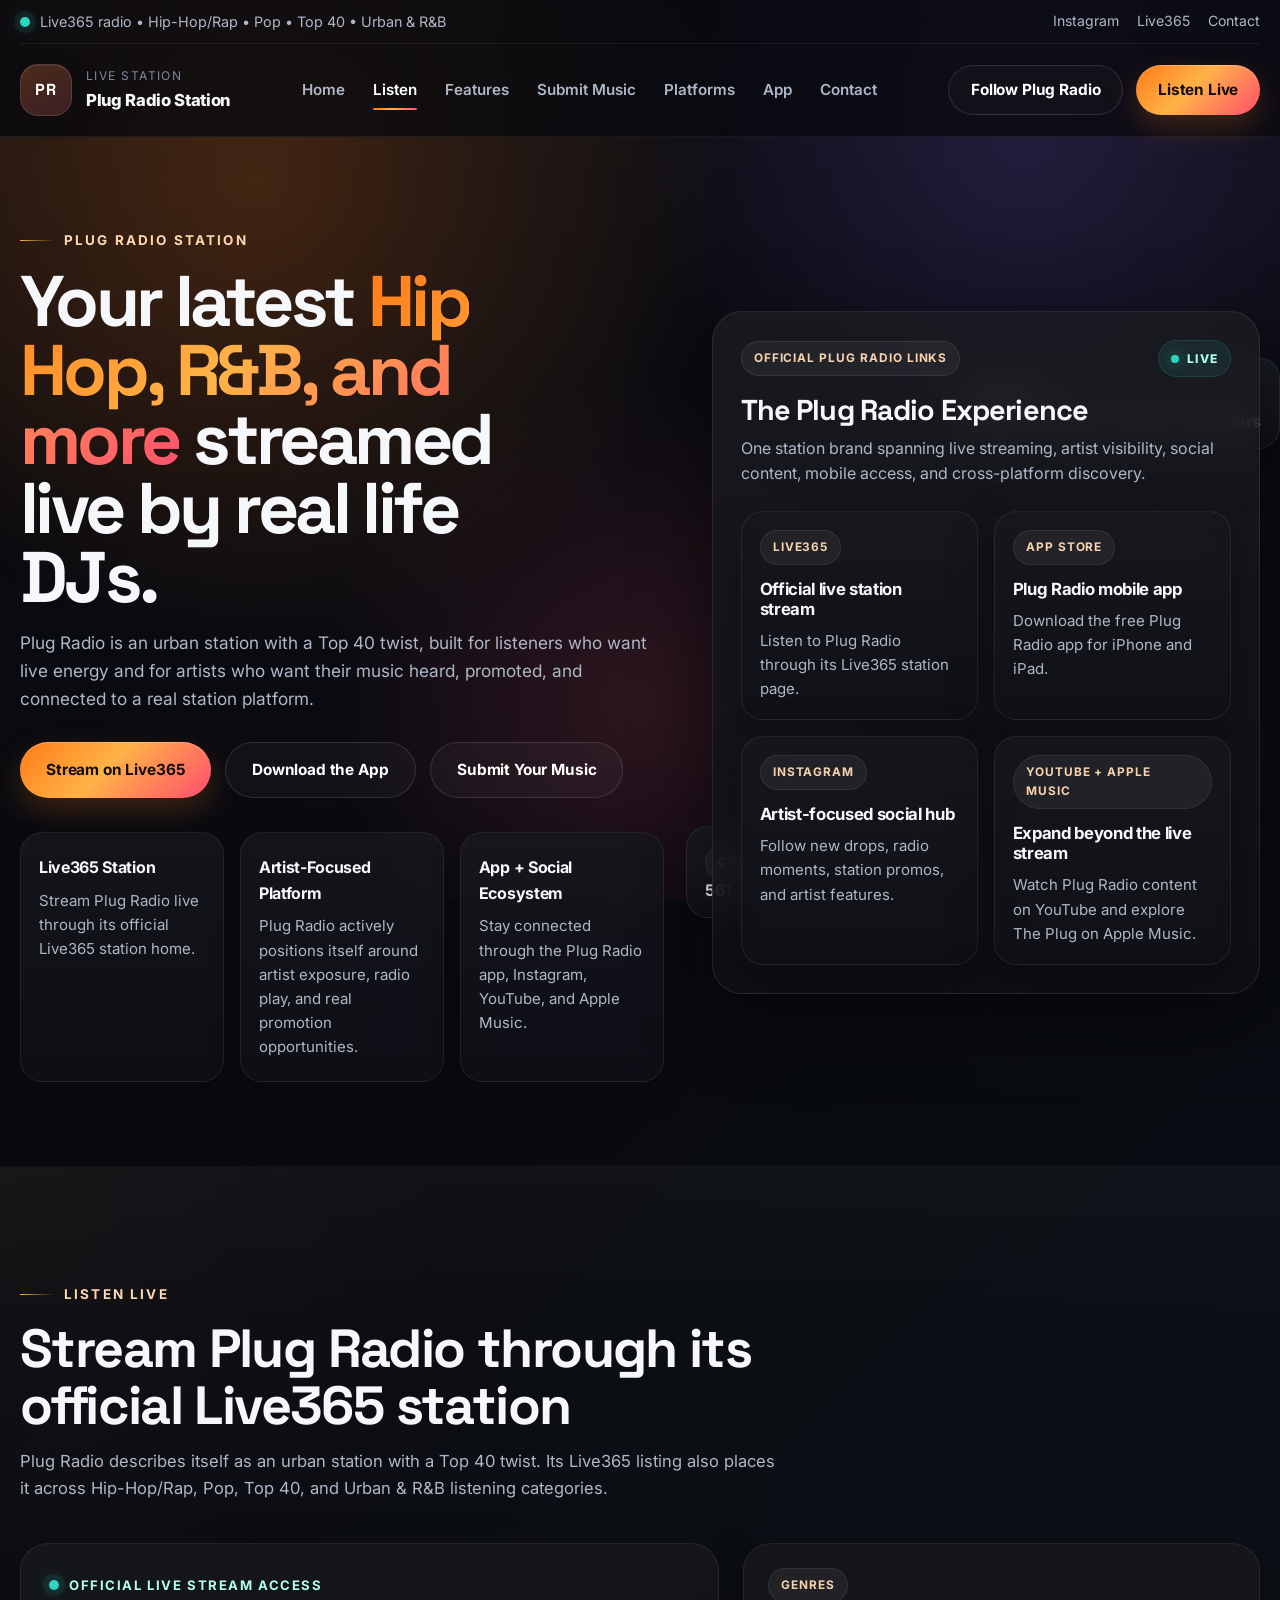
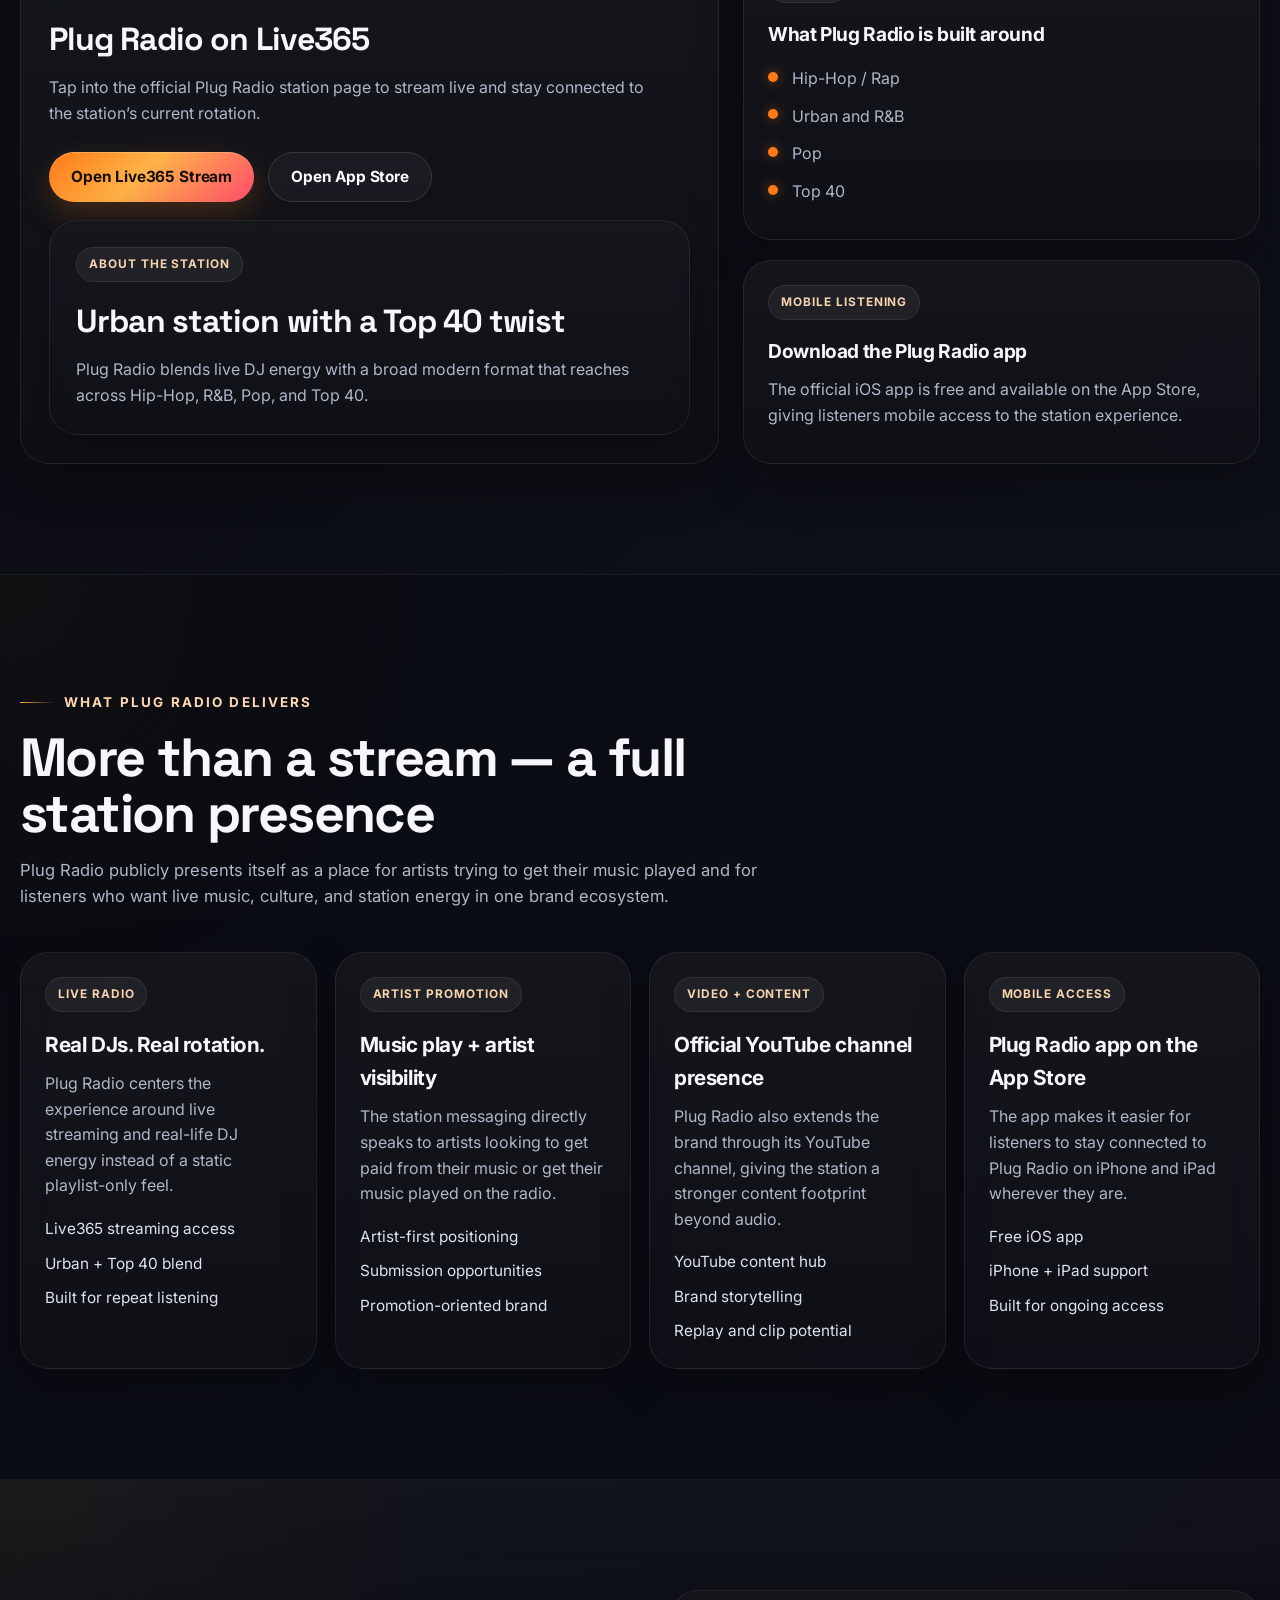
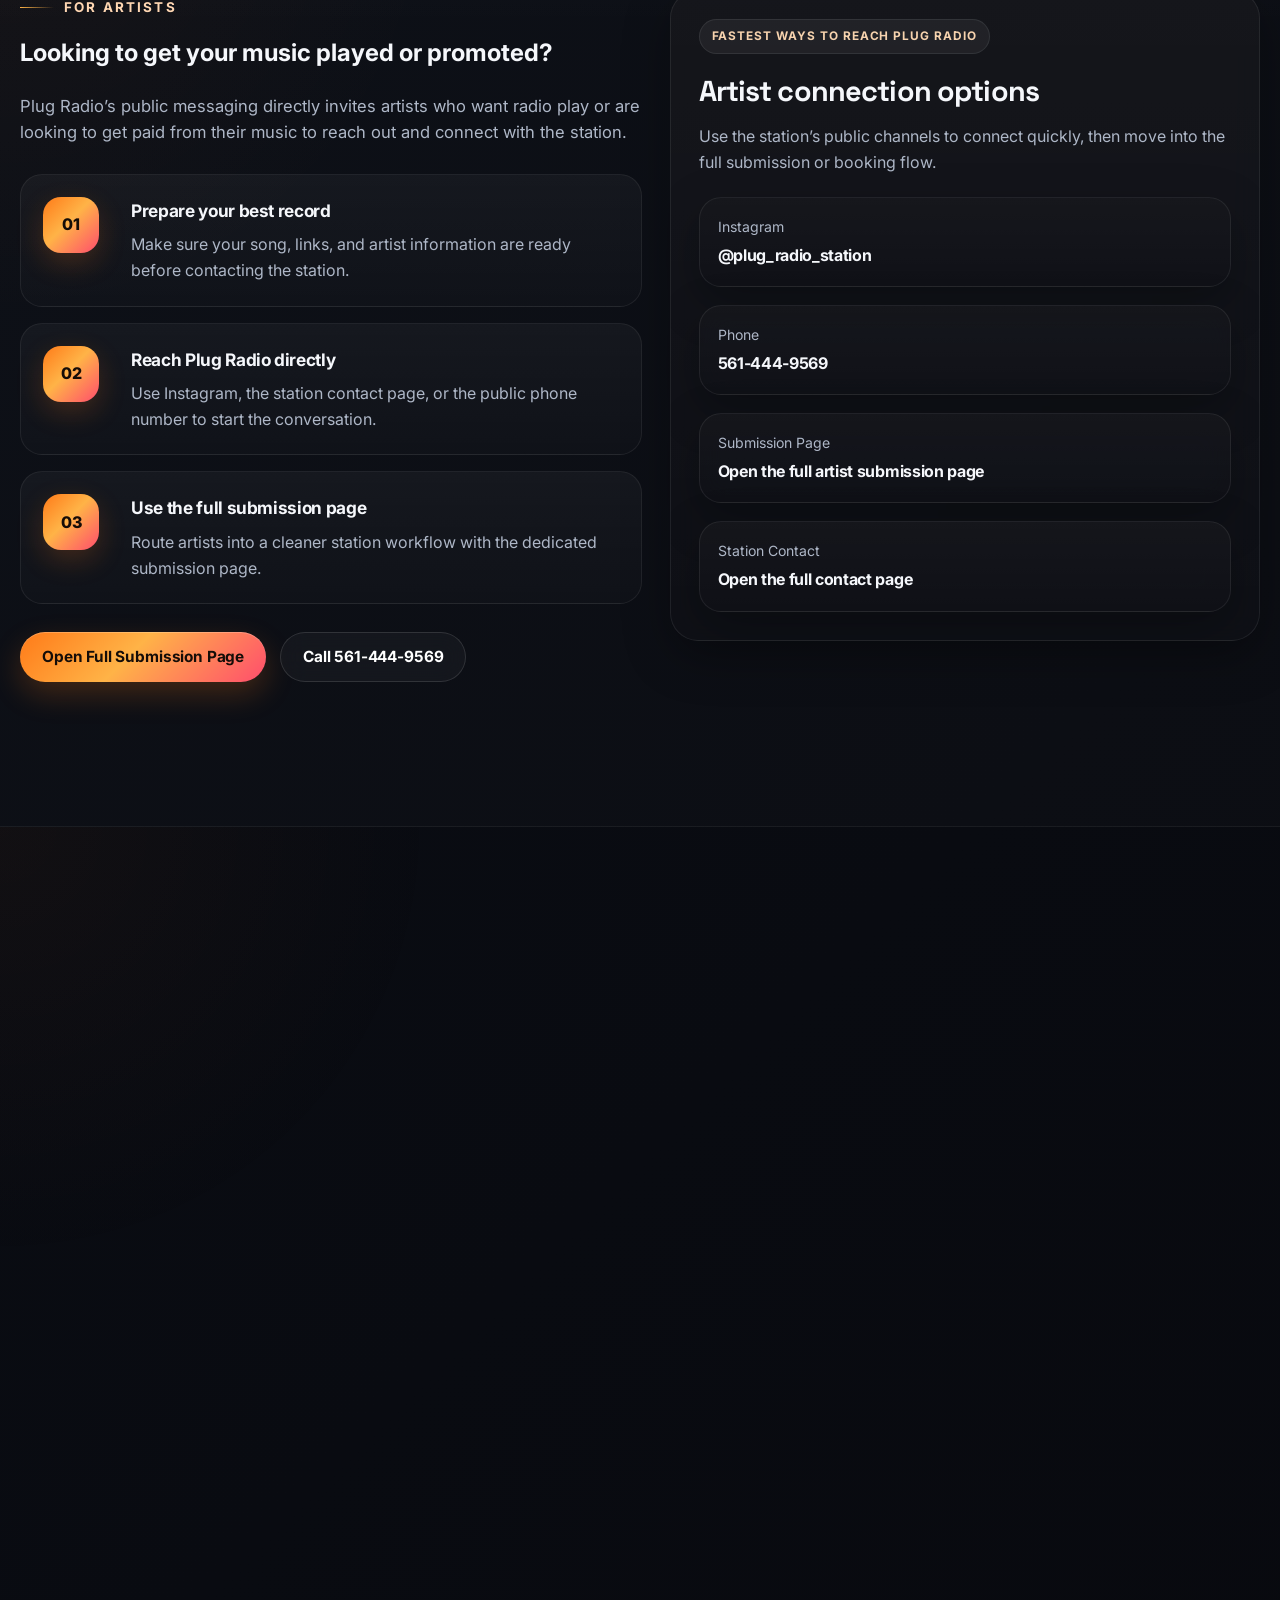
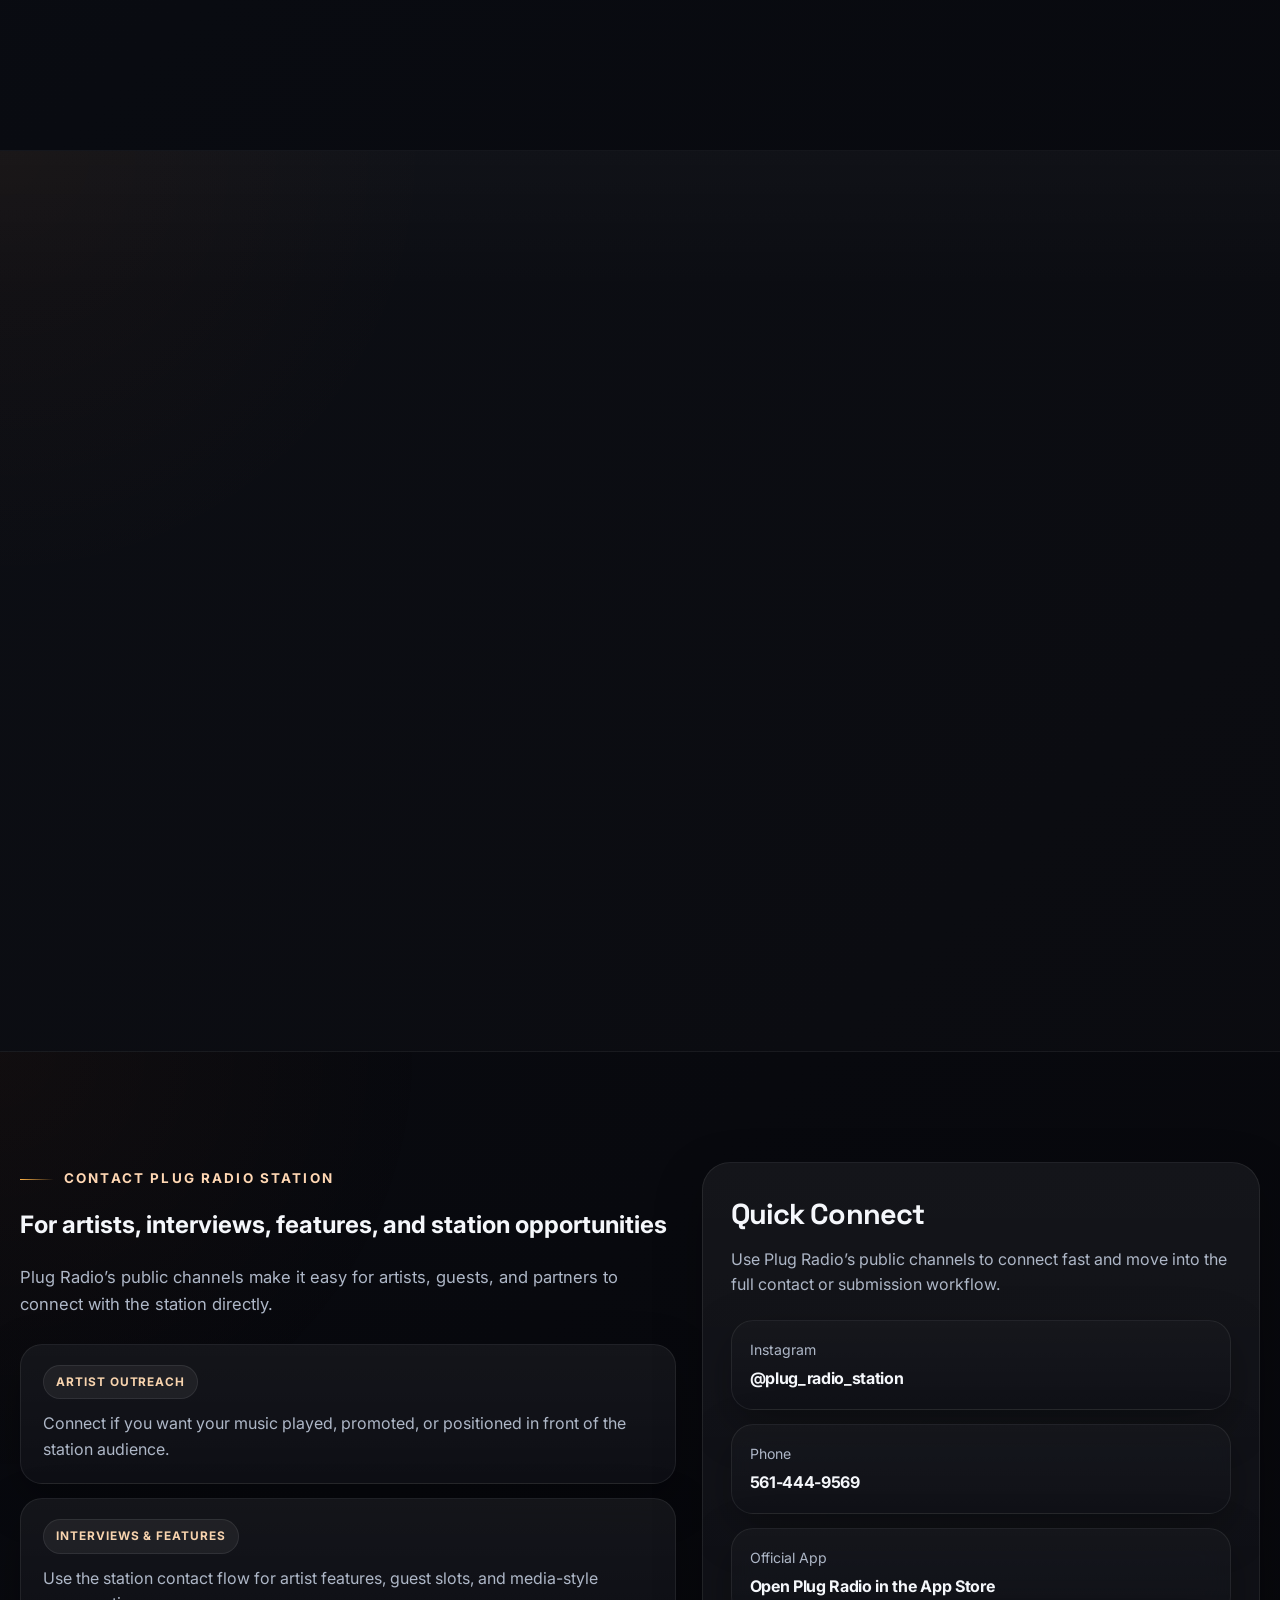
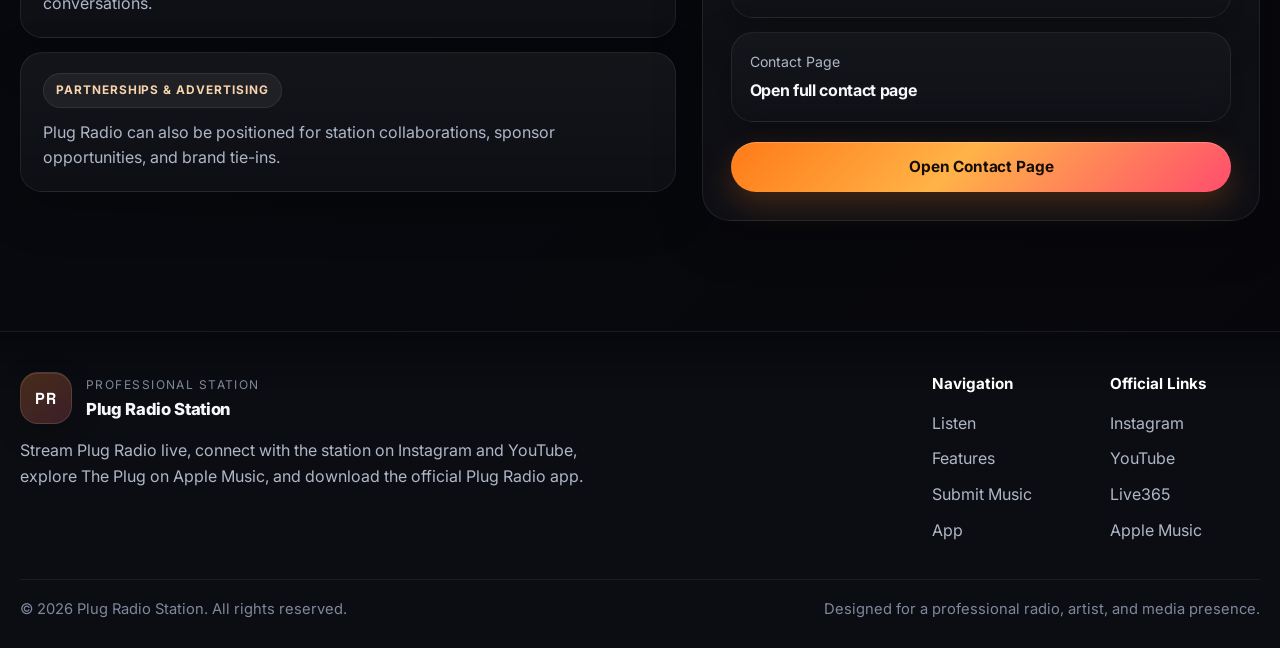
==== index.html @ 65db4b7f "second commit" ====
<!DOCTYPE html>
<html lang="en">
  <head>
    <meta charset="UTF-8" />
    <meta
      name="viewport"
      content="width=device-width, initial-scale=1.0, viewport-fit=cover"
    />

    <title>
      Plug Radio Station | Live365 Radio, Artist Promotion, App, YouTube &
      Apple Music
    </title>

    <meta
      name="description"
      content="Plug Radio Station is an urban station with a Top 40 twist streaming on Live365, promoting the latest Hip Hop, R&B and more by real life DJs. Explore Plug Radio on Instagram, YouTube, Apple Music, and the App Store."
    />
    <meta
      name="keywords"
      content="Plug Radio Station, Plug Radio, Live365 radio, Hip Hop radio, R&B radio, Top 40 radio, urban radio, artist promotion, Plug Radio app, Apple Music, YouTube, Instagram"
    />
    <meta name="theme-color" content="#09090d" />
    <meta name="robots" content="index, follow" />
    <meta name="author" content="Plug Radio Station" />

    <!-- Replace with your real domain when live -->
    <link rel="canonical" href="https://yourdomain.com/" />

    <!-- Open Graph -->
    <meta
      property="og:title"
      content="Plug Radio Station | Live365 Radio, Artist Promotion, App, YouTube & Apple Music"
    />
    <meta
      property="og:description"
      content="Stream Plug Radio live, discover artist features, connect through Instagram, watch on YouTube, explore The Plug on Apple Music, and download the Plug Radio app."
    />
    <meta property="og:type" content="website" />
    <meta property="og:site_name" content="Plug Radio Station" />
    <meta property="og:url" content="https://yourdomain.com/" />
    <meta property="og:image" content="./assets/images/og-plug-radio.jpg" />

    <!-- Twitter -->
    <meta name="twitter:card" content="summary_large_image" />
    <meta
      name="twitter:title"
      content="Plug Radio Station | Live365 Radio, Artist Promotion, App, YouTube & Apple Music"
    />
    <meta
      name="twitter:description"
      content="Tap into Plug Radio Station live on Live365, connect through Instagram, explore Apple Music, watch YouTube content, and download the Plug Radio app."
    />
    <meta name="twitter:image" content="./assets/images/og-plug-radio.jpg" />

    <!-- Fonts -->
    <link rel="preconnect" href="https://fonts.googleapis.com" />
    <link rel="preconnect" href="https://fonts.gstatic.com" crossorigin />
    <link
      href="https://fonts.googleapis.com/css2?family=Inter:wght@400;500;600;700;800;900&family=Space+Grotesk:wght@500;700&display=swap"
      rel="stylesheet"
    />

    <!-- Main stylesheet -->
    <link rel="stylesheet" href="./style.css" />

    <noscript>
      <style>
        .reveal {
          opacity: 1 !important;
          transform: none !important;
        }
      </style>
    </noscript>
  </head>

  <body>
    <a class="skip-link" href="#main-content">Skip to content</a>

    <div class="site-bg" aria-hidden="true"></div>
    <div class="site-noise" aria-hidden="true"></div>

    <!-- =========================
         HEADER
    ========================== -->
    <header class="site-header" id="home">
      <div class="container">
        <div class="topbar">
          <p class="topbar-text">
            <span class="status-dot"></span>
            Live365 radio • Hip-Hop/Rap • Pop • Top 40 • Urban &amp; R&amp;B
          </p>

          <div class="topbar-links">
            <a
              href="https://www.instagram.com/plug_radio_station/"
              target="_blank"
              rel="noopener noreferrer"
              aria-label="Visit Plug Radio Station on Instagram"
            >
              Instagram
            </a>
            <a
              href="https://live365.com/station/Plug-Radio-a37141"
              target="_blank"
              rel="noopener noreferrer"
            >
              Live365
            </a>
            <a href="./pages/contact.html">Contact</a>
          </div>
        </div>

        <div class="nav-wrap">
          <a class="brand" href="./index.html" aria-label="Plug Radio Station home">
            <div class="brand-mark" aria-hidden="true">PR</div>
            <div class="brand-copy">
              <span class="brand-eyebrow">Live Station</span>
              <span class="brand-name">Plug Radio Station</span>
            </div>
          </a>

          <button
            class="nav-toggle"
            type="button"
            aria-expanded="false"
            aria-controls="site-nav"
            aria-label="Toggle navigation"
          >
            <span></span>
            <span></span>
            <span></span>
          </button>

          <nav class="site-nav" id="site-nav" aria-label="Primary navigation">
            <a href="./index.html">Home</a>
            <a href="#listen">Listen</a>
            <a href="#features">Features</a>
            <a href="./pages/submit.html">Submit Music</a>
            <a href="#platforms">Platforms</a>
            <a href="./pages/app.html">App</a>
            <a href="./pages/contact.html">Contact</a>
          </nav>

          <div class="nav-actions">
            <a
              class="btn btn-outline"
              href="https://www.instagram.com/plug_radio_station/"
              target="_blank"
              rel="noopener noreferrer"
            >
              Follow Plug Radio
            </a>
            <a
              class="btn btn-primary"
              href="https://live365.com/station/Plug-Radio-a37141"
              target="_blank"
              rel="noopener noreferrer"
            >
              Listen Live
            </a>
          </div>
        </div>
      </div>
    </header>

    <main id="main-content">
      <!-- =========================
           HERO
      ========================== -->
      <section class="hero section" aria-labelledby="hero-title">
        <div class="container hero-grid">
          <div class="hero-copy reveal">
            <p class="eyebrow">Plug Radio Station</p>

            <h1 id="hero-title">
              Your latest
              <span class="text-gradient">Hip Hop, R&amp;B, and more</span>
              streamed live by real life DJs.
            </h1>

            <p class="hero-text">
              Plug Radio is an urban station with a Top 40 twist, built for
              listeners who want live energy and for artists who want their
              music heard, promoted, and connected to a real station platform.
            </p>

            <div class="hero-actions">
              <a
                class="btn btn-primary btn-lg"
                href="https://live365.com/station/Plug-Radio-a37141"
                target="_blank"
                rel="noopener noreferrer"
              >
                Stream on Live365
              </a>
              <a
                class="btn btn-outline btn-lg"
                href="https://apps.apple.com/us/app/plug-radio/id6449266776"
                target="_blank"
                rel="noopener noreferrer"
              >
                Download the App
              </a>
              <a class="btn btn-outline btn-lg" href="./pages/submit.html">
                Submit Your Music
              </a>
            </div>

            <div class="hero-proof">
              <div class="proof-card">
                <strong>Live365 Station</strong>
                <span>
                  Stream Plug Radio live through its official Live365 station
                  home.
                </span>
              </div>

              <div class="proof-card">
                <strong>Artist-Focused Platform</strong>
                <span>
                  Plug Radio actively positions itself around artist exposure,
                  radio play, and real promotion opportunities.
                </span>
              </div>

              <div class="proof-card">
                <strong>App + Social Ecosystem</strong>
                <span>
                  Stay connected through the Plug Radio app, Instagram,
                  YouTube, and Apple Music.
                </span>
              </div>
            </div>
          </div>

          <div class="hero-visual reveal">
            <div class="hero-panel hero-main-panel">
              <div class="panel-head">
                <span class="panel-kicker">Official Plug Radio Links</span>
                <span class="live-pill">LIVE</span>
              </div>

              <h2>The Plug Radio Experience</h2>
              <p>
                One station brand spanning live streaming, artist visibility,
                social content, mobile access, and cross-platform discovery.
              </p>

              <div class="hero-panel-grid">
                <article class="mini-card">
                  <span class="mini-label">Live365</span>
                  <h3>Official live station stream</h3>
                  <p>
                    Listen to Plug Radio through its Live365 station page.
                  </p>
                </article>

                <article class="mini-card">
                  <span class="mini-label">App Store</span>
                  <h3>Plug Radio mobile app</h3>
                  <p>
                    Download the free Plug Radio app for iPhone and iPad.
                  </p>
                </article>

                <article class="mini-card">
                  <span class="mini-label">Instagram</span>
                  <h3>Artist-focused social hub</h3>
                  <p>
                    Follow new drops, radio moments, station promos, and artist features.
                  </p>
                </article>

                <article class="mini-card">
                  <span class="mini-label">YouTube + Apple Music</span>
                  <h3>Expand beyond the live stream</h3>
                  <p>
                    Watch Plug Radio content on YouTube and explore The Plug on Apple Music.
                  </p>
                </article>
              </div>
            </div>

            <div class="floating-card floating-card-a">
              <span class="floating-label">Contact Plug Radio</span>
              <strong>561-444-9569</strong>
            </div>

            <div class="floating-card floating-card-b">
              <span class="floating-label">Built For</span>
              <strong>Listeners • Artists • Guests • Sponsors</strong>
            </div>
          </div>
        </div>
      </section>

      <!-- =========================
           LISTEN LIVE
      ========================== -->
      <section
        class="section section-dark"
        id="listen"
        aria-labelledby="listen-title"
      >
        <div class="container">
          <div class="section-heading reveal">
            <p class="eyebrow">Listen Live</p>
            <h2 id="listen-title">Stream Plug Radio through its official Live365 station</h2>
            <p class="section-text">
              Plug Radio describes itself as an urban station with a Top 40
              twist. Its Live365 listing also places it across Hip-Hop/Rap,
              Pop, Top 40, and Urban &amp; R&amp;B listening categories.
            </p>
          </div>

          <div class="listen-grid">
            <div class="listen-card reveal">
              <div class="card-topline">
                <span class="signal-dot"></span>
                <span>Official live stream access</span>
              </div>

              <h3>Plug Radio on Live365</h3>
              <p class="card-copy">
                Tap into the official Plug Radio station page to stream live and
                stay connected to the station’s current rotation.
              </p>

              <div class="hero-actions" style="margin: 26px 0 18px;">
                <a
                  class="btn btn-primary"
                  href="https://live365.com/station/Plug-Radio-a37141"
                  target="_blank"
                  rel="noopener noreferrer"
                >
                  Open Live365 Stream
                </a>
                <a
                  class="btn btn-outline"
                  href="https://apps.apple.com/us/app/plug-radio/id6449266776"
                  target="_blank"
                  rel="noopener noreferrer"
                >
                  Open App Store
                </a>
              </div>

              <article class="page-card">
                <span class="info-kicker">About the Station</span>
                <h3>Urban station with a Top 40 twist</h3>
                <p>
                  Plug Radio blends live DJ energy with a broad modern format
                  that reaches across Hip-Hop, R&amp;B, Pop, and Top 40.
                </p>
              </article>
            </div>

            <div class="listen-side reveal">
              <article class="info-card">
                <span class="info-kicker">Genres</span>
                <h3>What Plug Radio is built around</h3>
                <ul class="feature-list">
                  <li>Hip-Hop / Rap</li>
                  <li>Urban and R&amp;B</li>
                  <li>Pop</li>
                  <li>Top 40</li>
                </ul>
              </article>

              <article class="info-card">
                <span class="info-kicker">Mobile Listening</span>
                <h3>Download the Plug Radio app</h3>
                <p>
                  The official iOS app is free and available on the App Store,
                  giving listeners mobile access to the station experience.
                </p>
              </article>
            </div>
          </div>
        </div>
      </section>

      <!-- =========================
           FEATURES
      ========================== -->
      <section class="section" id="features" aria-labelledby="features-title">
        <div class="container">
          <div class="section-heading reveal">
            <p class="eyebrow">What Plug Radio Delivers</p>
            <h2 id="features-title">More than a stream — a full station presence</h2>
            <p class="section-text">
              Plug Radio publicly presents itself as a place for artists trying
              to get their music played and for listeners who want live music,
              culture, and station energy in one brand ecosystem.
            </p>
          </div>

          <div class="shows-grid">
            <article class="show-card reveal">
              <span class="show-badge">Live Radio</span>
              <h3>Real DJs. Real rotation.</h3>
              <p>
                Plug Radio centers the experience around live streaming and
                real-life DJ energy instead of a static playlist-only feel.
              </p>
              <ul>
                <li>Live365 streaming access</li>
                <li>Urban + Top 40 blend</li>
                <li>Built for repeat listening</li>
              </ul>
            </article>

            <article class="show-card reveal">
              <span class="show-badge">Artist Promotion</span>
              <h3>Music play + artist visibility</h3>
              <p>
                The station messaging directly speaks to artists looking to get
                paid from their music or get their music played on the radio.
              </p>
              <ul>
                <li>Artist-first positioning</li>
                <li>Submission opportunities</li>
                <li>Promotion-oriented brand</li>
              </ul>
            </article>

            <article class="show-card reveal">
              <span class="show-badge">Video + Content</span>
              <h3>Official YouTube channel presence</h3>
              <p>
                Plug Radio also extends the brand through its YouTube channel,
                giving the station a stronger content footprint beyond audio.
              </p>
              <ul>
                <li>YouTube content hub</li>
                <li>Brand storytelling</li>
                <li>Replay and clip potential</li>
              </ul>
            </article>

            <article class="show-card reveal">
              <span class="show-badge">Mobile Access</span>
              <h3>Plug Radio app on the App Store</h3>
              <p>
                The app makes it easier for listeners to stay connected to Plug
                Radio on iPhone and iPad wherever they are.
              </p>
              <ul>
                <li>Free iOS app</li>
                <li>iPhone + iPad support</li>
                <li>Built for ongoing access</li>
              </ul>
            </article>
          </div>
        </div>
      </section>

      <!-- =========================
           FOR ARTISTS
      ========================== -->
      <section
        class="section section-dark"
        id="submit"
        aria-labelledby="submit-title"
      >
        <div class="container submit-grid">
          <div class="submit-copy reveal">
            <p class="eyebrow">For Artists</p>
            <h2 id="submit-title">
              Looking to get your music played or promoted?
            </h2>
            <p class="section-text">
              Plug Radio’s public messaging directly invites artists who want
              radio play or are looking to get paid from their music to reach
              out and connect with the station.
            </p>

            <div class="submit-steps">
              <article class="step-card">
                <span class="step-number">01</span>
                <div>
                  <h3>Prepare your best record</h3>
                  <p>
                    Make sure your song, links, and artist information are
                    ready before contacting the station.
                  </p>
                </div>
              </article>

              <article class="step-card">
                <span class="step-number">02</span>
                <div>
                  <h3>Reach Plug Radio directly</h3>
                  <p>
                    Use Instagram, the station contact page, or the public phone
                    number to start the conversation.
                  </p>
                </div>
              </article>

              <article class="step-card">
                <span class="step-number">03</span>
                <div>
                  <h3>Use the full submission page</h3>
                  <p>
                    Route artists into a cleaner station workflow with the
                    dedicated submission page.
                  </p>
                </div>
              </article>
            </div>

            <div class="hero-actions" style="margin-top: 28px;">
              <a class="btn btn-primary" href="./pages/submit.html">
                Open Full Submission Page
              </a>
              <a class="btn btn-outline" href="tel:+15614449569">
                Call 561-444-9569
              </a>
            </div>
          </div>

          <div class="submit-form-card reveal">
            <div class="form-card-head">
              <span class="info-kicker">Fastest Ways to Reach Plug Radio</span>
              <h3>Artist connection options</h3>
              <p>
                Use the station’s public channels to connect quickly, then move
                into the full submission or booking flow.
              </p>
            </div>

            <div class="page-stack">
              <a
                class="quick-link"
                href="https://www.instagram.com/plug_radio_station/"
                target="_blank"
                rel="noopener noreferrer"
              >
                <span>Instagram</span>
                <strong>@plug_radio_station</strong>
              </a>

              <a class="quick-link" href="tel:+15614449569">
                <span>Phone</span>
                <strong>561-444-9569</strong>
              </a>

              <a class="quick-link" href="./pages/submit.html">
                <span>Submission Page</span>
                <strong>Open the full artist submission page</strong>
              </a>

              <a class="quick-link" href="./pages/contact.html">
                <span>Station Contact</span>
                <strong>Open the full contact page</strong>
              </a>
            </div>
          </div>
        </div>
      </section>

      <!-- =========================
           APP SECTION
      ========================== -->
      <section class="section" id="app" aria-labelledby="app-title">
        <div class="container app-grid">
          <div class="app-visual reveal">
            <div class="app-device">
              <div class="app-screen">
                <span class="app-chip">Plug Radio App</span>
                <h3>Free mobile access to Plug Radio</h3>
                <p>
                  The Plug Radio app is listed as a free Music app designed for
                  iPad and available for iPhone and iPad users.
                </p>

                <div class="app-tags">
                  <span>Free</span>
                  <span>Music</span>
                  <span>iPhone</span>
                  <span>iPad</span>
                </div>
              </div>
            </div>
          </div>

          <div class="app-copy reveal">
            <p class="eyebrow">Official App</p>
            <h2 id="app-title">
              Take Plug Radio with you beyond the browser
            </h2>
            <p class="section-text">
              The App Store listing describes Plug Radio as delivering the latest
              Hip Hop, R&amp;B, and more streamed live by real life DJs, giving
              listeners a dedicated mobile home for the station.
            </p>

            <div class="app-benefits">
              <article class="benefit-card">
                <h3>Free download</h3>
                <p>
                  Plug Radio is available as a free app in the Music category.
                </p>
              </article>

              <article class="benefit-card">
                <h3>iPhone + iPad access</h3>
                <p>
                  Built for iOS users who want the station on the go.
                </p>
              </article>

              <article class="benefit-card">
                <h3>More direct station retention</h3>
                <p>
                  The app helps Plug Radio stay closer to listeners beyond social
                  media alone.
                </p>
              </article>
            </div>

            <div class="store-buttons">
              <a
                class="btn btn-primary"
                href="https://apps.apple.com/us/app/plug-radio/id6449266776"
                target="_blank"
                rel="noopener noreferrer"
              >
                Download on the App Store
              </a>
              <a
                class="btn btn-outline"
                href="./pages/app.html"
                aria-label="Open Plug Radio app page"
              >
                View App Page
              </a>
            </div>
          </div>
        </div>
      </section>

      <!-- =========================
           PLATFORMS
      ========================== -->
      <section
        class="section section-dark"
        id="platforms"
        aria-labelledby="platforms-title"
      >
        <div class="container">
          <div class="section-heading reveal">
            <p class="eyebrow">Where to Find Plug Radio</p>
            <h2 id="platforms-title">
              Follow the station across its public platforms
            </h2>
            <p class="section-text">
              Plug Radio already has public listening, social, video, app, and
              Apple Music touchpoints that can all feed the station brand.
            </p>
          </div>

          <div class="detail-grid">
            <article class="detail-card reveal">
              <span class="social-label">Instagram</span>
              <h3>Plug Radio Station on Instagram</h3>
              <p>
                Follow station updates, artist features, promo clips, and direct
                communication through Instagram.
              </p>
              <a
                class="text-link"
                href="https://www.instagram.com/plug_radio_station/"
                target="_blank"
                rel="noopener noreferrer"
              >
                Visit Instagram →
              </a>
            </article>

            <article class="detail-card reveal">
              <span class="social-label">YouTube</span>
              <h3>Official Plug Radio Station channel</h3>
              <p>
                Watch station content, clips, and video-driven brand presence on
                YouTube.
              </p>
              <a
                class="text-link"
                href="https://www.youtube.com/@PlugRadioStation"
                target="_blank"
                rel="noopener noreferrer"
              >
                Visit YouTube →
              </a>
            </article>

            <article class="detail-card reveal">
              <span class="social-label">Apple Music</span>
              <h3>Explore The Plug Radio on Apple Music</h3>
              <p>
                The Plug Radio page on Apple Music focuses on emerging voices,
                budding artists, hip-hop conversations, and interviews.
              </p>
              <a
                class="text-link"
                href="https://music.apple.com/us/curator/the-plug-radio/1513641015"
                target="_blank"
                rel="noopener noreferrer"
              >
                Open Apple Music →
              </a>
            </article>
          </div>

          <div class="hero-actions reveal" style="margin-top: 28px;">
            <a
              class="btn btn-outline"
              href="https://live365.com/station/Plug-Radio-a37141"
              target="_blank"
              rel="noopener noreferrer"
            >
              Live365
            </a>
            <a
              class="btn btn-outline"
              href="https://apps.apple.com/us/app/plug-radio/id6449266776"
              target="_blank"
              rel="noopener noreferrer"
            >
              App Store
            </a>
            <a
              class="btn btn-outline"
              href="https://www.youtube.com/@PlugRadioStation"
              target="_blank"
              rel="noopener noreferrer"
            >
              YouTube
            </a>
          </div>
        </div>
      </section>

      <!-- =========================
           CONTACT
      ========================== -->
      <section class="section" id="contact" aria-labelledby="contact-title">
        <div class="container contact-grid">
          <div class="contact-copy reveal">
            <p class="eyebrow">Contact Plug Radio Station</p>
            <h2 id="contact-title">
              For artists, interviews, features, and station opportunities
            </h2>
            <p class="section-text">
              Plug Radio’s public channels make it easy for artists, guests, and
              partners to connect with the station directly.
            </p>

            <div class="contact-list">
              <article class="contact-item">
                <span class="contact-title">Artist outreach</span>
                <p>
                  Connect if you want your music played, promoted, or positioned
                  in front of the station audience.
                </p>
              </article>

              <article class="contact-item">
                <span class="contact-title">Interviews &amp; features</span>
                <p>
                  Use the station contact flow for artist features, guest slots,
                  and media-style conversations.
                </p>
              </article>

              <article class="contact-item">
                <span class="contact-title">Partnerships &amp; advertising</span>
                <p>
                  Plug Radio can also be positioned for station collaborations,
                  sponsor opportunities, and brand tie-ins.
                </p>
              </article>
            </div>
          </div>

          <div class="contact-card reveal">
            <h3>Quick Connect</h3>
            <p>
              Use Plug Radio’s public channels to connect fast and move into the
              full contact or submission workflow.
            </p>

            <div class="quick-links">
              <a
                class="quick-link"
                href="https://www.instagram.com/plug_radio_station/"
                target="_blank"
                rel="noopener noreferrer"
              >
                <span>Instagram</span>
                <strong>@plug_radio_station</strong>
              </a>

              <a class="quick-link" href="tel:+15614449569">
                <span>Phone</span>
                <strong>561-444-9569</strong>
              </a>

              <a
                class="quick-link"
                href="https://apps.apple.com/us/app/plug-radio/id6449266776"
                target="_blank"
                rel="noopener noreferrer"
              >
                <span>Official App</span>
                <strong>Open Plug Radio in the App Store</strong>
              </a>

              <a class="quick-link" href="./pages/contact.html">
                <span>Contact Page</span>
                <strong>Open full contact page</strong>
              </a>
            </div>

            <a class="btn btn-primary btn-block" href="./pages/contact.html">
              Open Contact Page
            </a>
          </div>
        </div>
      </section>
    </main>

    <!-- =========================
         FOOTER
    ========================== -->
    <footer class="site-footer">
      <div class="container footer-grid">
        <div class="footer-brand">
          <a class="brand brand-footer" href="./index.html">
            <div class="brand-mark" aria-hidden="true">PR</div>
            <div class="brand-copy">
              <span class="brand-eyebrow">Professional Station</span>
              <span class="brand-name">Plug Radio Station</span>
            </div>
          </a>

          <p>
            Stream Plug Radio live, connect with the station on Instagram and
            YouTube, explore The Plug on Apple Music, and download the official
            Plug Radio app.
          </p>
        </div>

        <div class="footer-links">
          <div>
            <h4>Navigation</h4>
            <a href="#listen">Listen</a>
            <a href="#features">Features</a>
            <a href="./pages/submit.html">Submit Music</a>
            <a href="./pages/app.html">App</a>
          </div>

          <div>
            <h4>Official Links</h4>
            <a
              href="https://www.instagram.com/plug_radio_station/"
              target="_blank"
              rel="noopener noreferrer"
            >
              Instagram
            </a>
            <a
              href="https://www.youtube.com/@PlugRadioStation"
              target="_blank"
              rel="noopener noreferrer"
            >
              YouTube
            </a>
            <a
              href="https://live365.com/station/Plug-Radio-a37141"
              target="_blank"
              rel="noopener noreferrer"
            >
              Live365
            </a>
            <a
              href="https://music.apple.com/us/curator/the-plug-radio/1513641015"
              target="_blank"
              rel="noopener noreferrer"
            >
              Apple Music
            </a>
          </div>
        </div>
      </div>

      <div class="container footer-bottom">
        <p>© <span id="year"></span> Plug Radio Station. All rights reserved.</p>
        <p>Designed for a professional radio, artist, and media presence.</p>
      </div>
    </footer>

    <script src="./script.js" defer></script>
  </body>
</html>
---- style.css ----
/* =========================================
   PLUG RADIO STATION — ELITE WEBSITE STYLES
   File: style.css
   Role: Premium radio station multi-page styling
========================================= */

:root {
  --bg: #05060a;
  --bg-soft: #0a0d14;
  --bg-elevated: #10141d;
  --bg-deep: #07090f;

  --panel: rgba(15, 18, 28, 0.78);
  --panel-strong: rgba(12, 15, 24, 0.9);
  --panel-light: rgba(255, 255, 255, 0.04);

  --line: rgba(255, 255, 255, 0.09);
  --line-strong: rgba(255, 255, 255, 0.16);
  --line-soft: rgba(255, 255, 255, 0.05);

  --text: #f5f7fb;
  --text-soft: #dde4f1;
  --muted: #aeb7c7;
  --muted-2: #7e889c;

  --primary: #ff7a18;
  --primary-2: #ffb347;
  --accent: #ff4d6d;
  --accent-2: #8b5cf6;
  --success: #2dd4bf;

  --shadow-lg: 0 24px 80px rgba(0, 0, 0, 0.45);
  --shadow-md: 0 16px 48px rgba(0, 0, 0, 0.28);
  --shadow-sm: 0 10px 30px rgba(0, 0, 0, 0.18);

  --radius-2xl: 34px;
  --radius-xl: 28px;
  --radius-lg: 22px;
  --radius-md: 16px;
  --radius-sm: 12px;

  --container: 1240px;
  --header-height: 92px;
  --section-space: 110px;

  --gradient-main: linear-gradient(
    135deg,
    rgba(255, 122, 24, 1) 0%,
    rgba(255, 179, 71, 1) 45%,
    rgba(255, 77, 109, 1) 100%
  );

  --gradient-border: linear-gradient(
    135deg,
    rgba(255, 179, 71, 0.55),
    rgba(255, 77, 109, 0.38),
    rgba(139, 92, 246, 0.3)
  );

  --gradient-glow:
    radial-gradient(circle at 20% 20%, rgba(255, 122, 24, 0.22), transparent 38%),
    radial-gradient(circle at 80% 15%, rgba(139, 92, 246, 0.18), transparent 30%),
    radial-gradient(circle at 50% 78%, rgba(255, 77, 109, 0.15), transparent 34%);

  --font-body:
    "Inter",
    system-ui,
    -apple-system,
    BlinkMacSystemFont,
    "Segoe UI",
    sans-serif;
  --font-display:
    "Space Grotesk",
    "Inter",
    system-ui,
    sans-serif;
}

*,
*::before,
*::after {
  box-sizing: border-box;
}

html {
  scroll-behavior: smooth;
}

body {
  margin: 0;
  min-width: 320px;
  font-family: var(--font-body);
  color: var(--text);
  background:
    linear-gradient(180deg, rgba(255, 255, 255, 0.015), transparent 18%),
    linear-gradient(135deg, #07080d 0%, #0a0d14 40%, #07070b 100%);
  line-height: 1.6;
  overflow-x: hidden;
  text-rendering: optimizeLegibility;
  -webkit-font-smoothing: antialiased;
}

body.nav-open {
  overflow: hidden;
}

img,
svg,
video,
canvas,
audio,
iframe {
  max-width: 100%;
  display: block;
}

a {
  color: inherit;
  text-decoration: none;
}

button,
input,
textarea,
select {
  font: inherit;
}

button {
  border: 0;
  background: transparent;
  cursor: pointer;
}

input,
textarea,
select {
  outline: none;
}

ul {
  margin: 0;
  padding: 0;
  list-style: none;
}

p,
h1,
h2,
h3,
h4 {
  margin-top: 0;
}

p:last-child,
ul:last-child {
  margin-bottom: 0;
}

::selection {
  background: rgba(255, 122, 24, 0.28);
  color: #fff;
}

a:focus-visible,
button:focus-visible,
input:focus-visible,
textarea:focus-visible,
select:focus-visible {
  outline: 2px solid rgba(255, 179, 71, 0.9);
  outline-offset: 3px;
}

::-webkit-scrollbar {
  width: 12px;
}

::-webkit-scrollbar-track {
  background: rgba(255, 255, 255, 0.03);
}

::-webkit-scrollbar-thumb {
  background: linear-gradient(
    180deg,
    rgba(255, 122, 24, 0.8),
    rgba(255, 77, 109, 0.7)
  );
  border-radius: 999px;
  border: 2px solid transparent;
  background-clip: padding-box;
}

/* =========================
   BACKGROUND EFFECTS
========================= */

.site-bg {
  position: fixed;
  inset: 0;
  z-index: -2;
  background:
    var(--gradient-glow),
    linear-gradient(180deg, rgba(255, 255, 255, 0.015), transparent 30%);
  pointer-events: none;
}

.site-noise {
  position: fixed;
  inset: 0;
  z-index: -1;
  opacity: 0.045;
  pointer-events: none;
  background-image:
    linear-gradient(to right, rgba(255, 255, 255, 0.08) 1px, transparent 1px),
    linear-gradient(to bottom, rgba(255, 255, 255, 0.08) 1px, transparent 1px);
  background-size: 120px 120px;
  mask-image: radial-gradient(circle at center, #000, transparent 90%);
}

/* =========================
   BASE LAYOUT
========================= */

.container {
  width: min(var(--container), calc(100% - 40px));
  margin-inline: auto;
}

.section {
  position: relative;
  padding: var(--section-space) 0;
}

.section > .container,
.page-hero > .container {
  position: relative;
  z-index: 1;
}

.section::before {
  content: "";
  position: absolute;
  inset: 0;
  pointer-events: none;
  background: radial-gradient(circle at top left, rgba(255, 122, 24, 0.05), transparent 28%);
  opacity: 0.75;
}

.section-dark {
  background:
    linear-gradient(180deg, rgba(255, 255, 255, 0.02), transparent 16%),
    rgba(255, 255, 255, 0.015);
  border-top: 1px solid rgba(255, 255, 255, 0.035);
  border-bottom: 1px solid rgba(255, 255, 255, 0.035);
}

.section-heading {
  position: relative;
  z-index: 1;
  max-width: 760px;
  margin-bottom: 42px;
}

.section-heading h2 {
  margin-bottom: 14px;
  font-family: var(--font-display);
  font-size: clamp(2rem, 4.2vw, 3.6rem);
  line-height: 1.05;
  letter-spacing: -0.03em;
}

.section-text {
  font-size: 1.04rem;
  color: var(--muted);
}

.page-hero {
  position: relative;
  padding: 88px 0 72px;
}

.page-hero-grid {
  display: grid;
  grid-template-columns: minmax(0, 1.06fr) minmax(320px, 0.94fr);
  gap: 34px;
  align-items: center;
}

.page-hero-copy h1 {
  margin-bottom: 18px;
  font-family: var(--font-display);
  font-size: clamp(2.5rem, 5vw, 4.8rem);
  line-height: 0.98;
  letter-spacing: -0.045em;
  max-width: 12ch;
}

.page-hero-copy p {
  max-width: 62ch;
  color: var(--muted);
  font-size: 1.06rem;
}

.page-shell {
  display: grid;
  gap: 24px;
}

.page-stack {
  display: grid;
  gap: 18px;
}

.page-columns {
  display: grid;
  grid-template-columns: minmax(0, 1fr) minmax(280px, 0.84fr);
  gap: 24px;
  align-items: start;
}

/* =========================
   ACCESSIBILITY
========================= */

.skip-link {
  position: absolute;
  left: 16px;
  top: -60px;
  z-index: 999;
  padding: 12px 16px;
  border-radius: 999px;
  background: #fff;
  color: #111;
  font-weight: 700;
  transition: top 0.2s ease;
}

.skip-link:focus {
  top: 16px;
}

/* =========================
   HEADER
========================= */

.site-header {
  position: sticky;
  top: 0;
  z-index: 50;
  backdrop-filter: blur(18px);
  background: rgba(7, 9, 14, 0.72);
  border-bottom: 1px solid rgba(255, 255, 255, 0.06);
  transition:
    background 0.25s ease,
    border-color 0.25s ease,
    box-shadow 0.25s ease,
    transform 0.25s ease;
}

.site-header.is-scrolled {
  background: rgba(7, 9, 14, 0.9);
  border-bottom-color: rgba(255, 255, 255, 0.08);
  box-shadow: 0 18px 40px rgba(0, 0, 0, 0.28);
}

.topbar {
  display: flex;
  align-items: center;
  justify-content: space-between;
  gap: 20px;
  min-height: 42px;
  padding: 10px 0;
  border-bottom: 1px solid rgba(255, 255, 255, 0.06);
}

.topbar-text {
  display: flex;
  align-items: center;
  gap: 10px;
  margin: 0;
  color: var(--muted);
  font-size: 0.9rem;
}

.status-dot,
.signal-dot {
  width: 10px;
  height: 10px;
  border-radius: 999px;
  background: var(--success);
  box-shadow:
    0 0 0 6px rgba(45, 212, 191, 0.08),
    0 0 18px rgba(45, 212, 191, 0.42);
  flex: 0 0 auto;
}

.topbar-links {
  display: flex;
  align-items: center;
  gap: 18px;
  flex-wrap: wrap;
}

.topbar-links a {
  color: var(--muted);
  font-size: 0.88rem;
  transition: color 0.2s ease;
}

.topbar-links a:hover {
  color: #fff;
}

.nav-wrap {
  min-height: var(--header-height);
  display: grid;
  grid-template-columns: auto 1fr auto;
  align-items: center;
  gap: 24px;
}

.brand {
  display: inline-flex;
  align-items: center;
  gap: 14px;
}

.brand-mark {
  width: 52px;
  height: 52px;
  border-radius: 18px;
  display: grid;
  place-items: center;
  font-family: var(--font-display);
  font-weight: 800;
  font-size: 1rem;
  color: #fff;
  letter-spacing: 0.08em;
  background:
    linear-gradient(145deg, rgba(255, 122, 24, 0.22), rgba(255, 77, 109, 0.16)),
    rgba(255, 255, 255, 0.04);
  border: 1px solid rgba(255, 255, 255, 0.11);
  box-shadow:
    inset 0 1px 0 rgba(255, 255, 255, 0.09),
    var(--shadow-sm);
}

.brand-copy {
  display: flex;
  flex-direction: column;
  gap: 2px;
}

.brand-eyebrow {
  color: var(--muted-2);
  font-size: 0.75rem;
  letter-spacing: 0.12em;
  text-transform: uppercase;
}

.brand-name {
  font-weight: 800;
  letter-spacing: -0.02em;
  font-size: 1.04rem;
}

.site-nav {
  display: flex;
  justify-content: center;
  gap: 28px;
  flex-wrap: wrap;
}

.site-nav a {
  position: relative;
  color: var(--muted);
  font-weight: 600;
  font-size: 0.95rem;
  transition: color 0.2s ease;
}

.site-nav a::after {
  content: "";
  position: absolute;
  left: 0;
  bottom: -8px;
  width: 100%;
  height: 2px;
  border-radius: 999px;
  background: var(--gradient-main);
  transform: scaleX(0);
  transform-origin: center;
  transition: transform 0.25s ease;
}

.site-nav a:hover,
.site-nav a.is-active,
.site-nav a[aria-current="page"] {
  color: #fff;
}

.site-nav a:hover::after,
.site-nav a.is-active::after,
.site-nav a[aria-current="page"]::after {
  transform: scaleX(1);
}

.nav-actions {
  display: flex;
  align-items: center;
  gap: 12px;
}

.nav-toggle {
  display: none;
  width: 52px;
  height: 52px;
  border-radius: 16px;
  align-items: center;
  justify-content: center;
  flex-direction: column;
  gap: 5px;
  border: 1px solid var(--line);
  background: rgba(255, 255, 255, 0.035);
}

.nav-toggle span {
  width: 22px;
  height: 2px;
  border-radius: 999px;
  background: #fff;
  transition: transform 0.25s ease, opacity 0.25s ease;
}

.nav-toggle.is-active span:nth-child(1) {
  transform: translateY(7px) rotate(45deg);
}

.nav-toggle.is-active span:nth-child(2) {
  opacity: 0;
}

.nav-toggle.is-active span:nth-child(3) {
  transform: translateY(-7px) rotate(-45deg);
}

/* =========================
   TYPOGRAPHY / BUTTONS / TAGS
========================= */

.eyebrow {
  display: inline-flex;
  align-items: center;
  gap: 10px;
  margin-bottom: 16px;
  color: #ffd7b3;
  font-size: 0.84rem;
  font-weight: 700;
  letter-spacing: 0.16em;
  text-transform: uppercase;
}

.eyebrow::before {
  content: "";
  width: 34px;
  height: 1px;
  background: linear-gradient(90deg, rgba(255, 179, 71, 1), transparent);
}

.text-gradient {
  background: var(--gradient-main);
  -webkit-background-clip: text;
  background-clip: text;
  color: transparent;
}

.btn {
  position: relative;
  display: inline-flex;
  align-items: center;
  justify-content: center;
  gap: 10px;
  min-height: 50px;
  padding: 0 22px;
  border-radius: 999px;
  font-weight: 700;
  font-size: 0.96rem;
  letter-spacing: -0.01em;
  transition:
    transform 0.2s ease,
    box-shadow 0.2s ease,
    border-color 0.2s ease,
    background 0.2s ease,
    color 0.2s ease;
  will-change: transform;
}

.btn:hover {
  transform: translateY(-2px);
}

.btn:active {
  transform: translateY(0);
}

.btn-primary {
  color: #150d08;
  background: var(--gradient-main);
  box-shadow:
    0 12px 30px rgba(255, 122, 24, 0.22),
    inset 0 1px 0 rgba(255, 255, 255, 0.22);
}

.btn-primary:hover {
  box-shadow:
    0 16px 38px rgba(255, 122, 24, 0.3),
    inset 0 1px 0 rgba(255, 255, 255, 0.22);
}

.btn-outline {
  color: #fff;
  border: 1px solid rgba(255, 255, 255, 0.12);
  background: rgba(255, 255, 255, 0.035);
  backdrop-filter: blur(12px);
}

.btn-outline:hover {
  border-color: rgba(255, 255, 255, 0.22);
  background: rgba(255, 255, 255, 0.055);
}

.btn-lg {
  min-height: 56px;
  padding: 0 26px;
}

.btn-block {
  width: 100%;
}

.text-link {
  color: #ffd5b0;
  font-weight: 700;
  transition: color 0.2s ease;
}

.text-link:hover {
  color: #fff;
}

.panel-kicker,
.info-kicker,
.mini-label,
.floating-label,
.social-label,
.contact-title,
.show-badge,
.app-chip,
.stat-label,
.timeline-label {
  display: inline-flex;
  align-items: center;
  width: fit-content;
  padding: 7px 12px;
  border-radius: 999px;
  background: rgba(255, 255, 255, 0.055);
  border: 1px solid rgba(255, 255, 255, 0.08);
  color: #f7d3ae;
  font-size: 0.74rem;
  font-weight: 700;
  letter-spacing: 0.08em;
  text-transform: uppercase;
}

.live-pill {
  display: inline-flex;
  align-items: center;
  gap: 8px;
  padding: 8px 12px;
  border-radius: 999px;
  background: rgba(45, 212, 191, 0.09);
  color: #a9fff0;
  border: 1px solid rgba(45, 212, 191, 0.16);
  font-size: 0.75rem;
  font-weight: 800;
  letter-spacing: 0.1em;
  text-transform: uppercase;
}

.live-pill::before {
  content: "";
  width: 8px;
  height: 8px;
  border-radius: 999px;
  background: var(--success);
  box-shadow: 0 0 14px rgba(45, 212, 191, 0.6);
}

/* =========================
   SHARED CARD SYSTEM
========================= */

.listen-card,
.info-card,
.submit-form-card,
.contact-card,
.social-card,
.show-card,
.benefit-card,
.page-card,
.content-card,
.stat-card,
.detail-card,
.list-card,
.cta-band,
.schedule-card,
.timeline-item,
.media-frame,
.form-shell,
.proof-card,
.mini-card,
.quick-link,
.contact-item {
  position: relative;
  background:
    linear-gradient(180deg, rgba(255, 255, 255, 0.045), rgba(255, 255, 255, 0.018)),
    rgba(10, 12, 18, 0.82);
  border: 1px solid rgba(255, 255, 255, 0.075);
  box-shadow: var(--shadow-md);
  backdrop-filter: blur(15px);
}

.listen-card,
.info-card,
.submit-form-card,
.contact-card,
.social-card,
.show-card,
.benefit-card,
.page-card,
.content-card,
.stat-card,
.detail-card,
.list-card,
.cta-band,
.schedule-card,
.timeline-item,
.form-shell {
  border-radius: 28px;
}

.proof-card,
.mini-card,
.quick-link,
.contact-item {
  border-radius: 22px;
}

.page-card,
.content-card,
.detail-card,
.list-card,
.cta-band,
.schedule-card,
.timeline-item,
.media-frame,
.form-shell,
.stat-card {
  padding: 26px;
}

.page-card h3,
.content-card h3,
.detail-card h3,
.list-card h3,
.cta-band h3,
.schedule-card h3,
.timeline-item h3,
.stat-card h3 {
  margin: 14px 0 10px;
  font-size: 1.24rem;
  letter-spacing: -0.02em;
}

.page-card p,
.content-card p,
.detail-card p,
.list-card p,
.cta-band p,
.schedule-card p,
.timeline-item p,
.stat-card p {
  color: var(--muted);
}

.show-card,
.social-card,
.detail-card,
.page-card,
.stat-card,
.quick-link,
.info-card,
.contact-item,
.benefit-card,
.list-card,
.schedule-card,
.cta-band,
.submit-form-card,
.form-shell {
  transition:
    transform 0.24s ease,
    border-color 0.24s ease,
    box-shadow 0.24s ease,
    background 0.24s ease;
}

.show-card:hover,
.social-card:hover,
.detail-card:hover,
.page-card:hover,
.stat-card:hover,
.quick-link:hover,
.info-card:hover,
.contact-item:hover,
.benefit-card:hover,
.list-card:hover,
.schedule-card:hover,
.cta-band:hover,
.submit-form-card:hover,
.form-shell:hover {
  transform: translateY(-4px);
  border-color: rgba(255, 255, 255, 0.12);
  box-shadow:
    0 22px 50px rgba(0, 0, 0, 0.34),
    0 0 0 1px rgba(255, 255, 255, 0.02);
}

/* =========================
   HERO
========================= */

.hero {
  padding: 86px 0 84px;
}

.hero-grid {
  display: grid;
  grid-template-columns: minmax(0, 1.08fr) minmax(360px, 0.92fr);
  gap: 48px;
  align-items: center;
}

.hero-copy h1 {
  margin-bottom: 18px;
  font-family: var(--font-display);
  font-size: clamp(2.8rem, 5.6vw, 5.7rem);
  line-height: 0.96;
  letter-spacing: -0.05em;
  max-width: 12ch;
}

.hero-text {
  max-width: 62ch;
  color: var(--muted);
  font-size: 1.08rem;
}

.hero-actions {
  display: flex;
  align-items: center;
  gap: 14px;
  flex-wrap: wrap;
  margin: 30px 0 34px;
}

.hero-proof {
  display: grid;
  grid-template-columns: repeat(3, 1fr);
  gap: 16px;
}

.proof-card {
  min-height: 132px;
  padding: 22px 18px;
  box-shadow: var(--shadow-sm);
}

.proof-card strong {
  display: block;
  margin-bottom: 8px;
  font-size: 1rem;
  letter-spacing: -0.02em;
}

.proof-card span {
  display: block;
  color: var(--muted);
  font-size: 0.94rem;
}

.hero-visual {
  position: relative;
  min-height: 620px;
}

.hero-main-panel {
  position: relative;
  z-index: 2;
}

.hero-panel {
  padding: 28px;
  border-radius: 30px;
  background:
    linear-gradient(180deg, rgba(255, 255, 255, 0.055), rgba(255, 255, 255, 0.02)),
    rgba(10, 12, 18, 0.82);
  border: 1px solid rgba(255, 255, 255, 0.09);
  box-shadow: var(--shadow-lg);
  backdrop-filter: blur(18px);
}

.panel-head {
  display: flex;
  align-items: center;
  justify-content: space-between;
  gap: 16px;
  margin-bottom: 18px;
}

.hero-panel h2 {
  margin-bottom: 10px;
  font-family: var(--font-display);
  font-size: clamp(1.8rem, 2vw, 2.4rem);
  line-height: 1.05;
  letter-spacing: -0.03em;
}

.hero-panel > p {
  color: var(--muted);
  margin-bottom: 24px;
}

.hero-panel-grid {
  display: grid;
  grid-template-columns: repeat(2, 1fr);
  gap: 16px;
}

.mini-card {
  min-height: 168px;
  padding: 18px;
}

.mini-card h3 {
  margin: 14px 0 10px;
  font-size: 1.05rem;
  line-height: 1.2;
  letter-spacing: -0.02em;
}

.mini-card p {
  margin: 0;
  color: var(--muted);
  font-size: 0.94rem;
}

.floating-card {
  position: absolute;
  min-width: 240px;
  padding: 18px 18px 16px;
  border-radius: 22px;
  background:
    linear-gradient(180deg, rgba(255, 255, 255, 0.06), rgba(255, 255, 255, 0.02)),
    rgba(12, 14, 22, 0.86);
  border: 1px solid rgba(255, 255, 255, 0.09);
  box-shadow: var(--shadow-md);
  backdrop-filter: blur(16px);
  z-index: 1;
}

.floating-card strong {
  display: block;
  font-size: 1rem;
  line-height: 1.3;
}

.floating-card-a {
  left: -26px;
  bottom: 76px;
}

.floating-card-b {
  right: -20px;
  top: 46px;
}

/* =========================
   LISTEN LIVE
========================= */

.listen-grid {
  display: grid;
  grid-template-columns: minmax(0, 1.15fr) minmax(280px, 0.85fr);
  gap: 24px;
  align-items: stretch;
}

.listen-card {
  padding: 28px;
}

.card-topline {
  display: inline-flex;
  align-items: center;
  gap: 10px;
  margin-bottom: 18px;
  color: #b4ffe8;
  font-size: 0.82rem;
  text-transform: uppercase;
  letter-spacing: 0.12em;
  font-weight: 700;
}

.listen-card h3 {
  margin-bottom: 10px;
  font-family: var(--font-display);
  font-size: 2rem;
  letter-spacing: -0.03em;
}

.card-copy {
  color: var(--muted);
  max-width: 62ch;
}

.radio-player {
  width: 100%;
  margin: 26px 0 20px;
  border-radius: 999px;
  filter: saturate(1.12) contrast(1.02);
}

#listen.is-playing .listen-card {
  border-color: rgba(45, 212, 191, 0.24);
  box-shadow:
    0 0 0 1px rgba(45, 212, 191, 0.05),
    0 20px 48px rgba(0, 0, 0, 0.3);
}

.listen-actions {
  display: flex;
  gap: 12px;
  flex-wrap: wrap;
}

.listen-side {
  display: grid;
  gap: 20px;
}

.info-card {
  padding: 24px;
}

.info-card h3 {
  margin: 16px 0 10px;
  font-size: 1.2rem;
  letter-spacing: -0.02em;
}

.info-card p {
  color: var(--muted);
  margin-bottom: 0;
}

.feature-list {
  display: grid;
  gap: 12px;
  margin-top: 16px;
}

.feature-list li {
  position: relative;
  padding-left: 24px;
  color: var(--muted);
}

.feature-list li::before {
  content: "";
  position: absolute;
  left: 0;
  top: 0.68em;
  width: 10px;
  height: 10px;
  border-radius: 999px;
  background: var(--primary);
  box-shadow: 0 0 12px rgba(255, 122, 24, 0.45);
  transform: translateY(-50%);
}

/* =========================
   SHOWS / FEATURE BLOCKS
========================= */

.shows-grid,
.schedule-grid {
  display: grid;
  grid-template-columns: repeat(4, 1fr);
  gap: 18px;
}

.show-card {
  padding: 24px;
  min-height: 280px;
}

.show-card h3,
.schedule-card h3 {
  margin: 16px 0 10px;
  font-size: 1.3rem;
  letter-spacing: -0.02em;
}

.show-card p,
.schedule-card p {
  margin-bottom: 18px;
  color: var(--muted);
}

.show-card ul,
.schedule-card ul {
  display: grid;
  gap: 10px;
}

.show-card li,
.schedule-card li {
  color: var(--text-soft);
  font-size: 0.96rem;
}

/* =========================
   SUBMIT MUSIC
========================= */

.submit-grid {
  display: grid;
  grid-template-columns: minmax(0, 1fr) minmax(380px, 0.95fr);
  gap: 28px;
  align-items: start;
}

.submit-steps {
  display: grid;
  gap: 16px;
  margin-top: 28px;
}

.step-card {
  display: grid;
  grid-template-columns: 72px 1fr;
  gap: 16px;
  align-items: start;
  padding: 22px;
  border-radius: 22px;
  background:
    linear-gradient(180deg, rgba(255, 255, 255, 0.04), rgba(255, 255, 255, 0.016));
  border: 1px solid rgba(255, 255, 255, 0.07);
}

.step-number {
  width: 56px;
  height: 56px;
  border-radius: 18px;
  display: grid;
  place-items: center;
  font-weight: 800;
  font-size: 1rem;
  background: var(--gradient-main);
  color: #160d07;
  box-shadow: 0 10px 28px rgba(255, 122, 24, 0.2);
}

.step-card h3 {
  margin-bottom: 8px;
  font-size: 1.08rem;
  letter-spacing: -0.02em;
}

.step-card p {
  margin: 0;
  color: var(--muted);
}

.submit-form-card,
.form-shell {
  padding: 28px;
}

.form-card-head {
  margin-bottom: 22px;
}

.form-card-head h3 {
  margin: 14px 0 10px;
  font-family: var(--font-display);
  font-size: 1.8rem;
  letter-spacing: -0.03em;
}

.form-card-head p {
  color: var(--muted);
}

.submit-form {
  display: grid;
  gap: 16px;
}

.field-grid {
  display: grid;
  grid-template-columns: repeat(2, 1fr);
  gap: 16px;
}

.field {
  display: grid;
  gap: 8px;
}

.field label {
  color: #eef3fb;
  font-size: 0.94rem;
  font-weight: 600;
}

.field input,
.field textarea,
.field select {
  width: 100%;
  border: 1px solid rgba(255, 255, 255, 0.1);
  background: rgba(255, 255, 255, 0.035);
  color: #fff;
  border-radius: 16px;
  padding: 14px 16px;
  transition:
    border-color 0.2s ease,
    box-shadow 0.2s ease,
    background 0.2s ease;
}

.field select {
  appearance: none;
}

.field textarea {
  resize: vertical;
  min-height: 140px;
}

.field input::placeholder,
.field textarea::placeholder {
  color: #98a4b8;
}

.field input:focus,
.field textarea:focus,
.field select:focus {
  border-color: rgba(255, 179, 71, 0.7);
  background: rgba(255, 255, 255, 0.05);
  box-shadow:
    0 0 0 4px rgba(255, 179, 71, 0.08),
    0 12px 30px rgba(255, 122, 24, 0.08);
}

/* =========================
   APP
========================= */

.app-grid {
  display: grid;
  grid-template-columns: minmax(320px, 0.9fr) minmax(0, 1.1fr);
  gap: 34px;
  align-items: center;
}

.app-visual {
  display: flex;
  justify-content: center;
}

.app-device {
  position: relative;
  width: min(100%, 360px);
  aspect-ratio: 0.56 / 1;
  padding: 14px;
  border-radius: 40px;
  background:
    linear-gradient(180deg, rgba(255, 255, 255, 0.08), rgba(255, 255, 255, 0.02)),
    rgba(8, 10, 16, 0.95);
  border: 1px solid rgba(255, 255, 255, 0.11);
  box-shadow: var(--shadow-lg);
}

.app-device::before {
  content: "";
  position: absolute;
  top: 10px;
  left: 50%;
  width: 34%;
  height: 26px;
  transform: translateX(-50%);
  border-radius: 0 0 18px 18px;
  background: rgba(0, 0, 0, 0.65);
  z-index: 2;
}

.app-screen {
  height: 100%;
  border-radius: 30px;
  padding: 34px 24px;
  background:
    radial-gradient(circle at top right, rgba(255, 179, 71, 0.18), transparent 22%),
    radial-gradient(circle at bottom left, rgba(255, 77, 109, 0.18), transparent 26%),
    linear-gradient(180deg, rgba(255, 255, 255, 0.04), rgba(255, 255, 255, 0.015)),
    #0c1018;
  display: flex;
  flex-direction: column;
  justify-content: center;
}

.app-screen h3 {
  margin: 18px 0 12px;
  font-family: var(--font-display);
  font-size: 2.1rem;
  line-height: 1;
  letter-spacing: -0.04em;
}

.app-screen p {
  color: var(--muted);
}

.app-tags {
  display: flex;
  flex-wrap: wrap;
  gap: 10px;
  margin-top: 18px;
}

.app-tags span {
  padding: 10px 14px;
  border-radius: 999px;
  background: rgba(255, 255, 255, 0.055);
  border: 1px solid rgba(255, 255, 255, 0.08);
  color: #f7e2ca;
  font-size: 0.9rem;
}

.app-copy h2 {
  margin-bottom: 14px;
  font-family: var(--font-display);
  font-size: clamp(2rem, 4vw, 3.4rem);
  line-height: 1.04;
  letter-spacing: -0.04em;
}

.app-benefits {
  display: grid;
  gap: 16px;
  margin: 28px 0 26px;
}

.benefit-card {
  padding: 22px;
}

.benefit-card h3 {
  margin-bottom: 8px;
  font-size: 1.08rem;
  letter-spacing: -0.02em;
}

.benefit-card p {
  margin: 0;
  color: var(--muted);
}

.store-buttons {
  display: flex;
  flex-wrap: wrap;
  gap: 12px;
}

/* =========================
   SOCIAL / DETAIL / STATS
========================= */

.social-grid,
.stat-grid,
.detail-grid,
.contact-methods {
  display: grid;
  grid-template-columns: repeat(3, 1fr);
  gap: 20px;
}

.social-card {
  padding: 24px;
  min-height: 240px;
}

.social-card h3,
.detail-card h3,
.stat-card h3 {
  margin: 16px 0 10px;
  font-size: 1.22rem;
  letter-spacing: -0.02em;
}

.social-card p,
.detail-card p,
.stat-card p {
  color: var(--muted);
  margin-bottom: 22px;
}

.stat-card strong {
  display: block;
  font-family: var(--font-display);
  font-size: clamp(1.8rem, 3vw, 2.6rem);
  line-height: 1;
  letter-spacing: -0.04em;
  margin-top: 14px;
  margin-bottom: 10px;
}

.detail-card .text-link,
.social-card .text-link {
  display: inline-block;
  margin-top: auto;
}

/* =========================
   CONTACT
========================= */

.contact-grid {
  display: grid;
  grid-template-columns: minmax(0, 1.08fr) minmax(340px, 0.92fr);
  gap: 26px;
  align-items: start;
}

.contact-list {
  display: grid;
  gap: 14px;
  margin-top: 26px;
}

.contact-item {
  padding: 20px 22px;
}

.contact-item .contact-title {
  margin-bottom: 12px;
}

.contact-item p {
  margin: 0;
  color: var(--muted);
}

.contact-card {
  padding: 28px;
}

.contact-card h3 {
  margin-bottom: 10px;
  font-family: var(--font-display);
  font-size: 1.8rem;
  letter-spacing: -0.03em;
}

.contact-card > p {
  color: var(--muted);
  margin-bottom: 22px;
}

.quick-links {
  display: grid;
  gap: 14px;
  margin-bottom: 20px;
}

.quick-link {
  display: flex;
  flex-direction: column;
  gap: 4px;
  padding: 18px 18px;
}

.quick-link span {
  color: var(--muted);
  font-size: 0.88rem;
}

.quick-link strong {
  letter-spacing: -0.02em;
  font-size: 1rem;
}

/* =========================
   TIMELINE / LIST / MEDIA
========================= */

.timeline {
  display: grid;
  gap: 18px;
}

.timeline-item {
  display: grid;
  grid-template-columns: 90px 1fr;
  gap: 18px;
  align-items: start;
}

.timeline-item strong {
  display: block;
  font-size: 0.98rem;
  letter-spacing: -0.02em;
}

.timeline-item p {
  margin-top: 8px;
}

.list-card ul {
  display: grid;
  gap: 12px;
  margin-top: 14px;
}

.list-card li {
  position: relative;
  padding-left: 22px;
  color: var(--muted);
}

.list-card li::before {
  content: "";
  position: absolute;
  left: 0;
  top: 0.66em;
  width: 8px;
  height: 8px;
  border-radius: 999px;
  background: var(--primary);
  box-shadow: 0 0 10px rgba(255, 122, 24, 0.35);
  transform: translateY(-50%);
}

.media-frame {
  overflow: hidden;
  padding: 0;
}

.media-frame img,
.media-frame iframe,
.media-frame video {
  width: 100%;
  height: 100%;
  min-height: 320px;
  object-fit: cover;
  border: 0;
}

/* =========================
   CTA BAND
========================= */

.cta-band {
  display: grid;
  grid-template-columns: minmax(0, 1fr) auto;
  gap: 20px;
  align-items: center;
}

.cta-band-actions {
  display: flex;
  gap: 12px;
  flex-wrap: wrap;
  justify-content: flex-end;
}

/* =========================
   FOOTER
========================= */

.site-footer {
  position: relative;
  padding: 40px 0 26px;
  background:
    linear-gradient(180deg, transparent, rgba(255, 255, 255, 0.02) 20%),
    #07080d;
  border-top: 1px solid rgba(255, 255, 255, 0.06);
}

.footer-grid {
  display: grid;
  grid-template-columns: minmax(0, 1fr) auto;
  gap: 36px;
  align-items: start;
  padding-bottom: 26px;
}

.brand-footer {
  margin-bottom: 14px;
}

.footer-brand p {
  max-width: 58ch;
  color: var(--muted);
  margin: 0;
}

.footer-links {
  display: grid;
  grid-template-columns: repeat(2, minmax(150px, 1fr));
  gap: 28px;
}

.footer-links h4 {
  margin-bottom: 14px;
  font-size: 0.95rem;
  color: #fff;
}

.footer-links a {
  display: block;
  margin-bottom: 10px;
  color: var(--muted);
  transition: color 0.2s ease;
}

.footer-links a:hover {
  color: #fff;
}

.footer-bottom {
  display: flex;
  justify-content: space-between;
  gap: 16px;
  flex-wrap: wrap;
  padding-top: 18px;
  border-top: 1px solid rgba(255, 255, 255, 0.06);
}

.footer-bottom p {
  margin: 0;
  color: var(--muted-2);
  font-size: 0.92rem;
}

/* =========================
   REVEAL ANIMATION
========================= */

.reveal {
  opacity: 0;
  transform: translateY(28px);
  transition:
    opacity 0.7s ease,
    transform 0.7s ease;
}

.reveal.revealed {
  opacity: 1;
  transform: translateY(0);
}

/* =========================
   RESPONSIVE
========================= */

@media (max-width: 1180px) {
  .hero-grid,
  .listen-grid,
  .submit-grid,
  .app-grid,
  .contact-grid,
  .page-hero-grid,
  .page-columns,
  .cta-band {
    grid-template-columns: 1fr;
  }

  .hero-copy h1,
  .page-hero-copy h1 {
    max-width: 11ch;
  }

  .hero-visual {
    min-height: auto;
  }

  .floating-card-a,
  .floating-card-b {
    position: static;
    margin-top: 16px;
  }

  .hero-proof,
  .shows-grid,
  .social-grid,
  .stat-grid,
  .detail-grid,
  .contact-methods,
  .schedule-grid {
    grid-template-columns: repeat(2, 1fr);
  }

  .footer-grid {
    grid-template-columns: 1fr;
  }

  .cta-band-actions {
    justify-content: flex-start;
  }
}

@media (max-width: 980px) {
  .topbar {
    flex-direction: column;
    align-items: flex-start;
  }

  .nav-wrap {
    grid-template-columns: auto auto;
    justify-content: space-between;
    align-items: center;
    padding: 16px 0;
  }

  .nav-toggle {
    display: inline-flex;
  }

  .site-nav {
    display: none;
    grid-column: 1 / -1;
    flex-direction: column;
    align-items: flex-start;
    gap: 16px;
    width: 100%;
    margin-top: 16px;
    padding: 20px;
    border-radius: 22px;
    background:
      linear-gradient(180deg, rgba(255, 255, 255, 0.045), rgba(255, 255, 255, 0.015)),
      rgba(10, 12, 18, 0.9);
    border: 1px solid rgba(255, 255, 255, 0.08);
  }

  .site-nav.is-open {
    display: flex;
  }

  .site-nav a::after {
    display: none;
  }

  .nav-actions {
    display: none;
  }

  .hero,
  .page-hero {
    padding-top: 54px;
  }

  .hero-copy h1,
  .page-hero-copy h1 {
    max-width: none;
  }

  .hero-proof,
  .shows-grid,
  .social-grid,
  .hero-panel-grid,
  .stat-grid,
  .detail-grid,
  .contact-methods,
  .schedule-grid {
    grid-template-columns: 1fr 1fr;
  }

  .field-grid {
    grid-template-columns: 1fr;
  }
}

@media (max-width: 720px) {
  :root {
    --section-space: 82px;
  }

  .container {
    width: min(var(--container), calc(100% - 24px));
  }

  .hero-copy h1,
  .page-hero-copy h1 {
    font-size: clamp(2.3rem, 11vw, 4rem);
    line-height: 0.98;
  }

  .section-heading h2,
  .app-copy h2 {
    line-height: 1.08;
  }

  .hero-actions,
  .listen-actions,
  .store-buttons,
  .cta-band-actions {
    flex-direction: column;
    align-items: stretch;
  }

  .hero-proof,
  .shows-grid,
  .social-grid,
  .hero-panel-grid,
  .stat-grid,
  .detail-grid,
  .contact-methods,
  .schedule-grid {
    grid-template-columns: 1fr;
  }

  .hero-panel,
  .listen-card,
  .info-card,
  .submit-form-card,
  .show-card,
  .social-card,
  .contact-card,
  .benefit-card,
  .page-card,
  .content-card,
  .detail-card,
  .list-card,
  .cta-band,
  .schedule-card,
  .timeline-item,
  .form-shell,
  .stat-card {
    padding: 22px;
  }

  .step-card,
  .timeline-item {
    grid-template-columns: 1fr;
  }

  .app-device {
    width: min(100%, 320px);
  }

  .footer-links {
    grid-template-columns: 1fr 1fr;
  }

  .footer-bottom {
    flex-direction: column;
    align-items: flex-start;
  }
}

@media (max-width: 520px) {
  .brand-mark {
    width: 46px;
    height: 46px;
    border-radius: 15px;
  }

  .brand-name {
    font-size: 0.98rem;
  }

  .topbar-links {
    gap: 12px;
  }

  .hero-text,
  .section-text,
  .proof-card span,
  .mini-card p,
  .show-card p,
  .social-card p,
  .info-card p,
  .field label,
  .quick-link span,
  .page-card p,
  .content-card p,
  .detail-card p,
  .list-card p,
  .timeline-item p {
    font-size: 0.95rem;
  }

  .footer-links {
    grid-template-columns: 1fr;
  }
}

/* =========================
   REDUCED MOTION
========================= */

@media (prefers-reduced-motion: reduce) {
  html {
    scroll-behavior: auto;
  }

  *,
  *::before,
  *::after {
    animation: none !important;
    transition: none !important;
  }

  .reveal {
    opacity: 1;
    transform: none;
  }
}
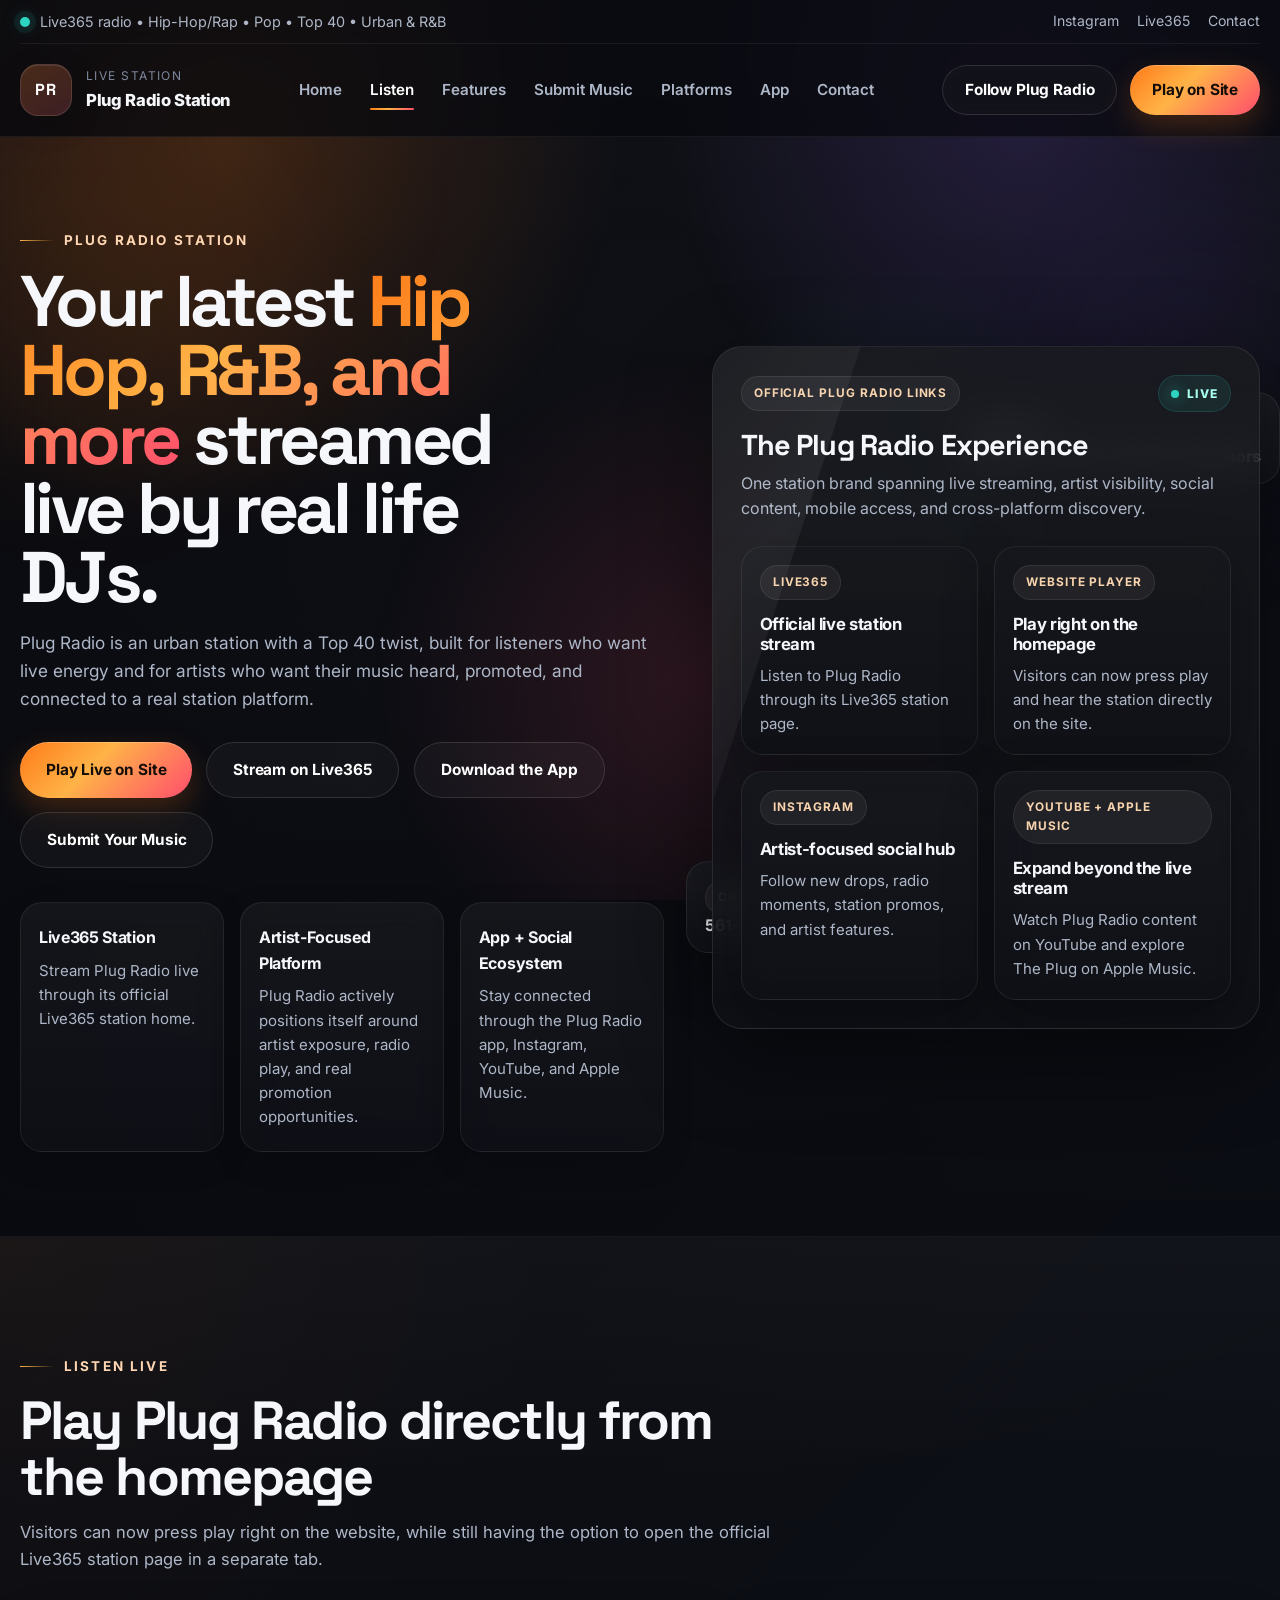
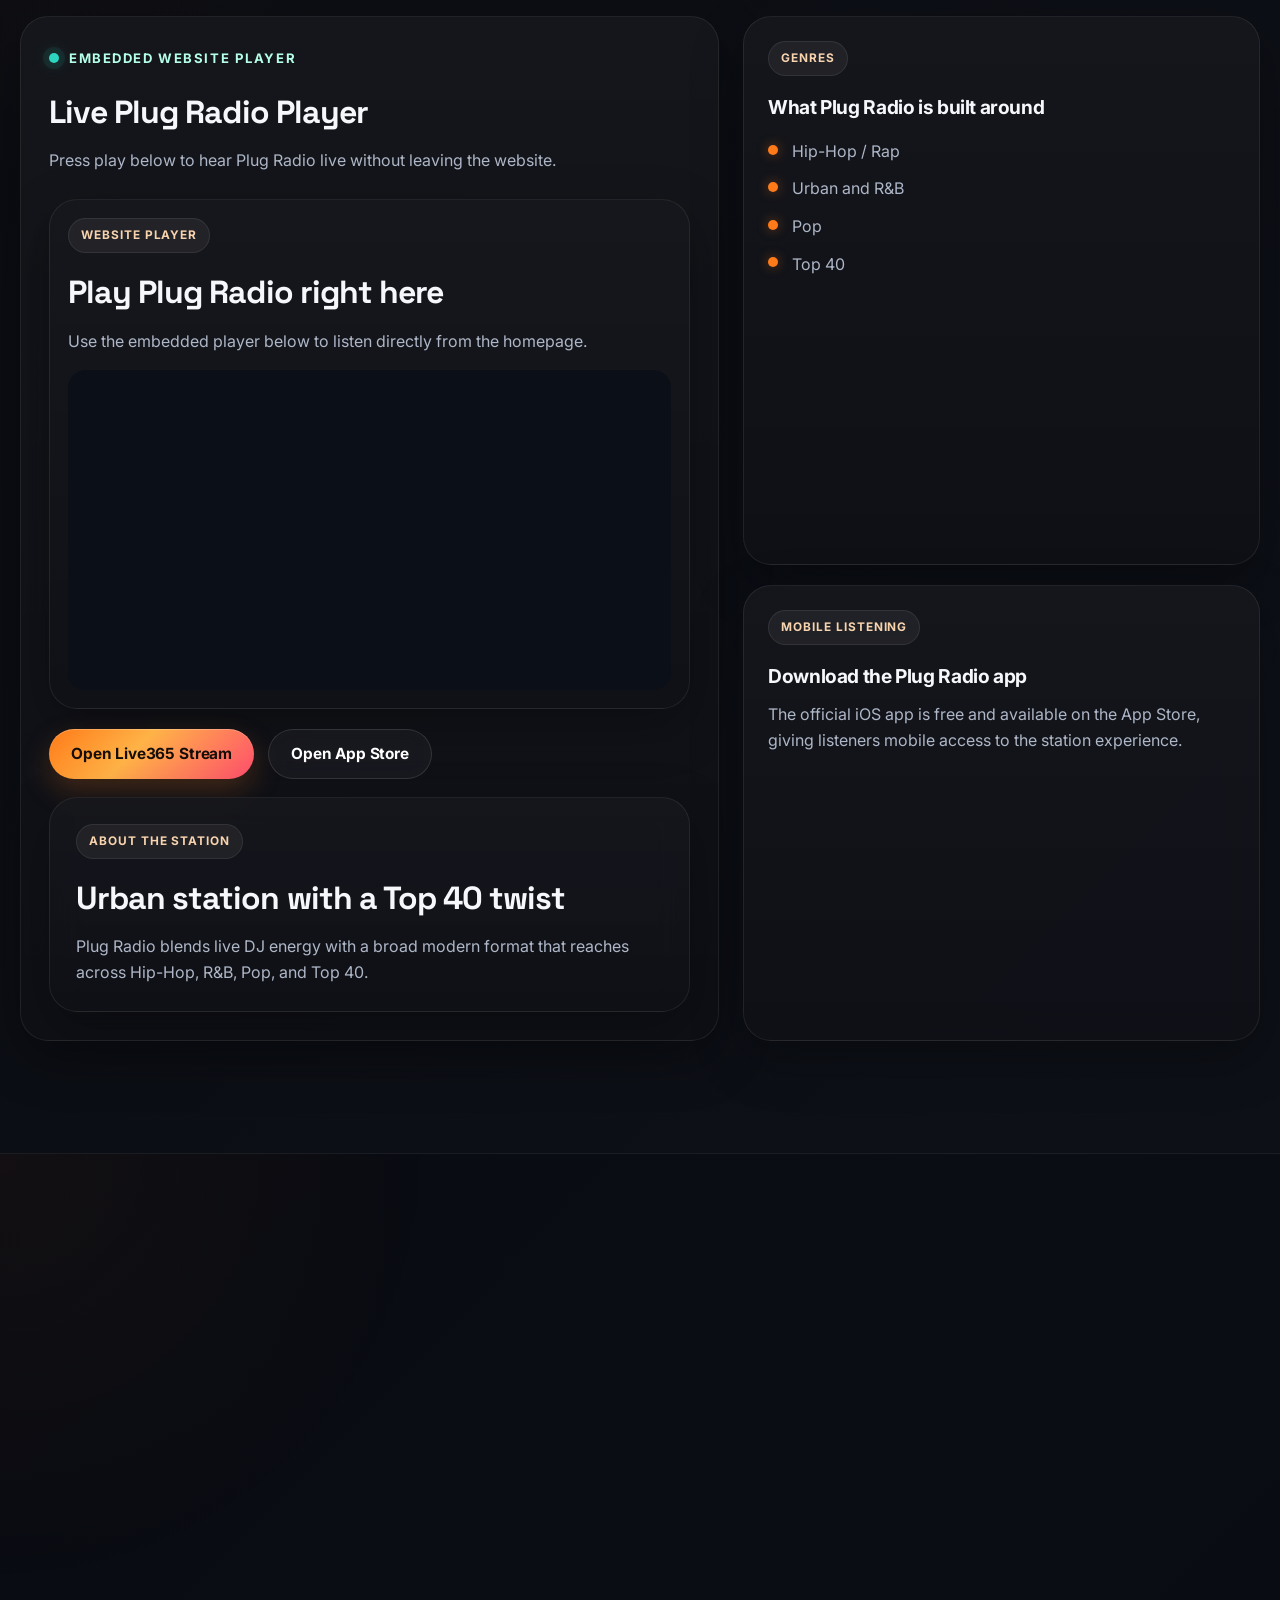
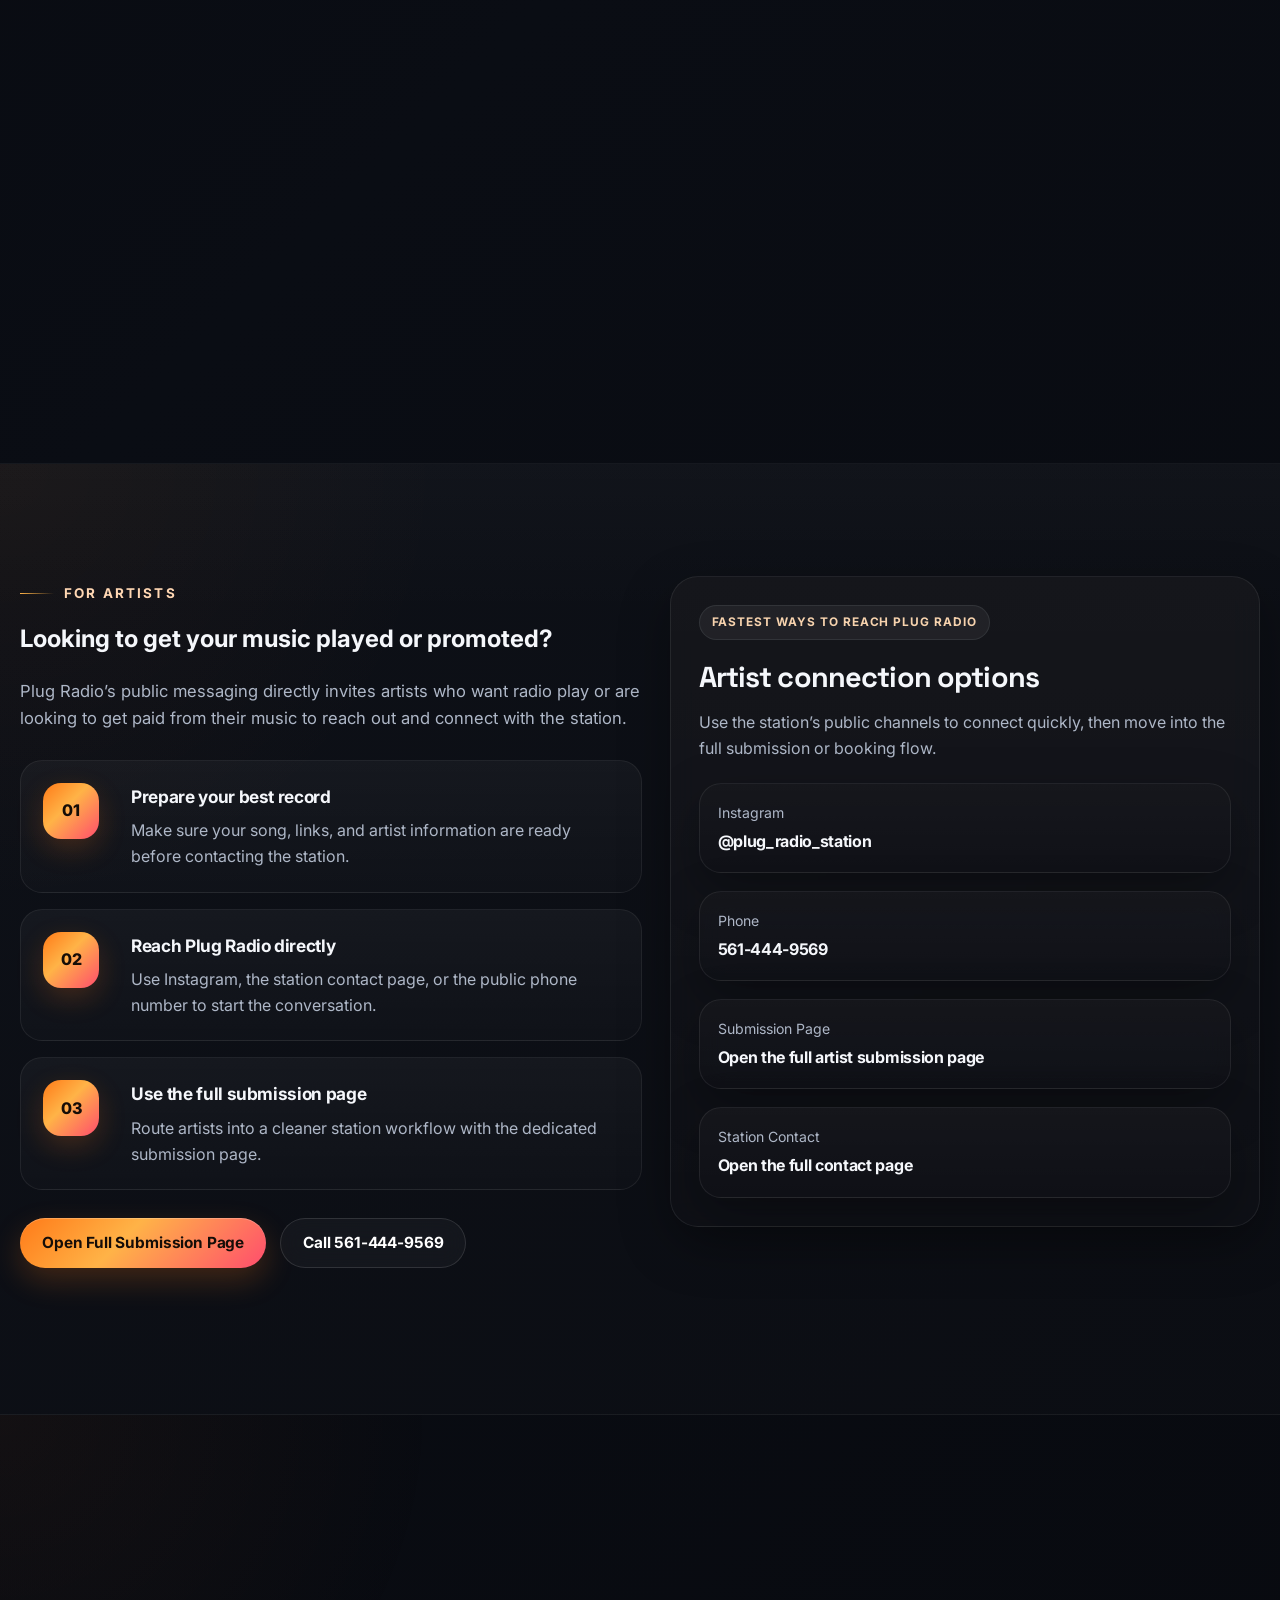
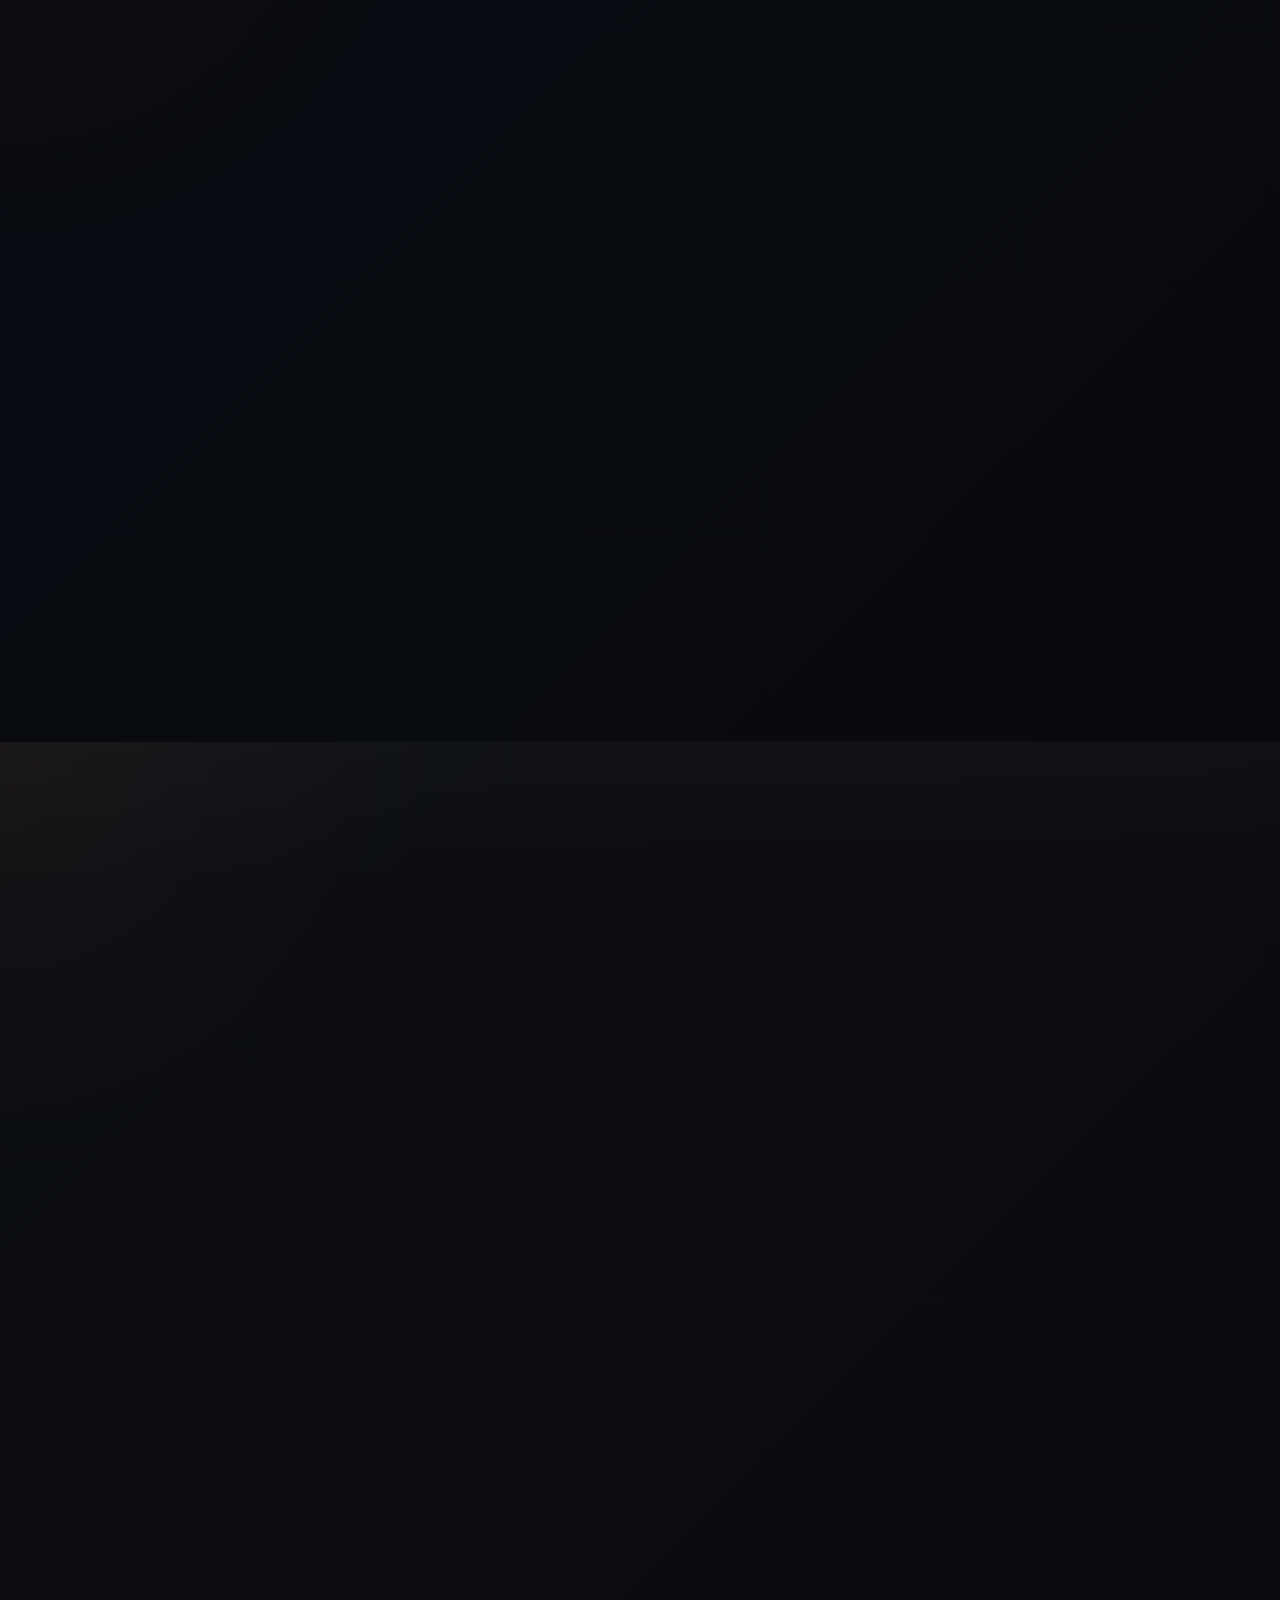
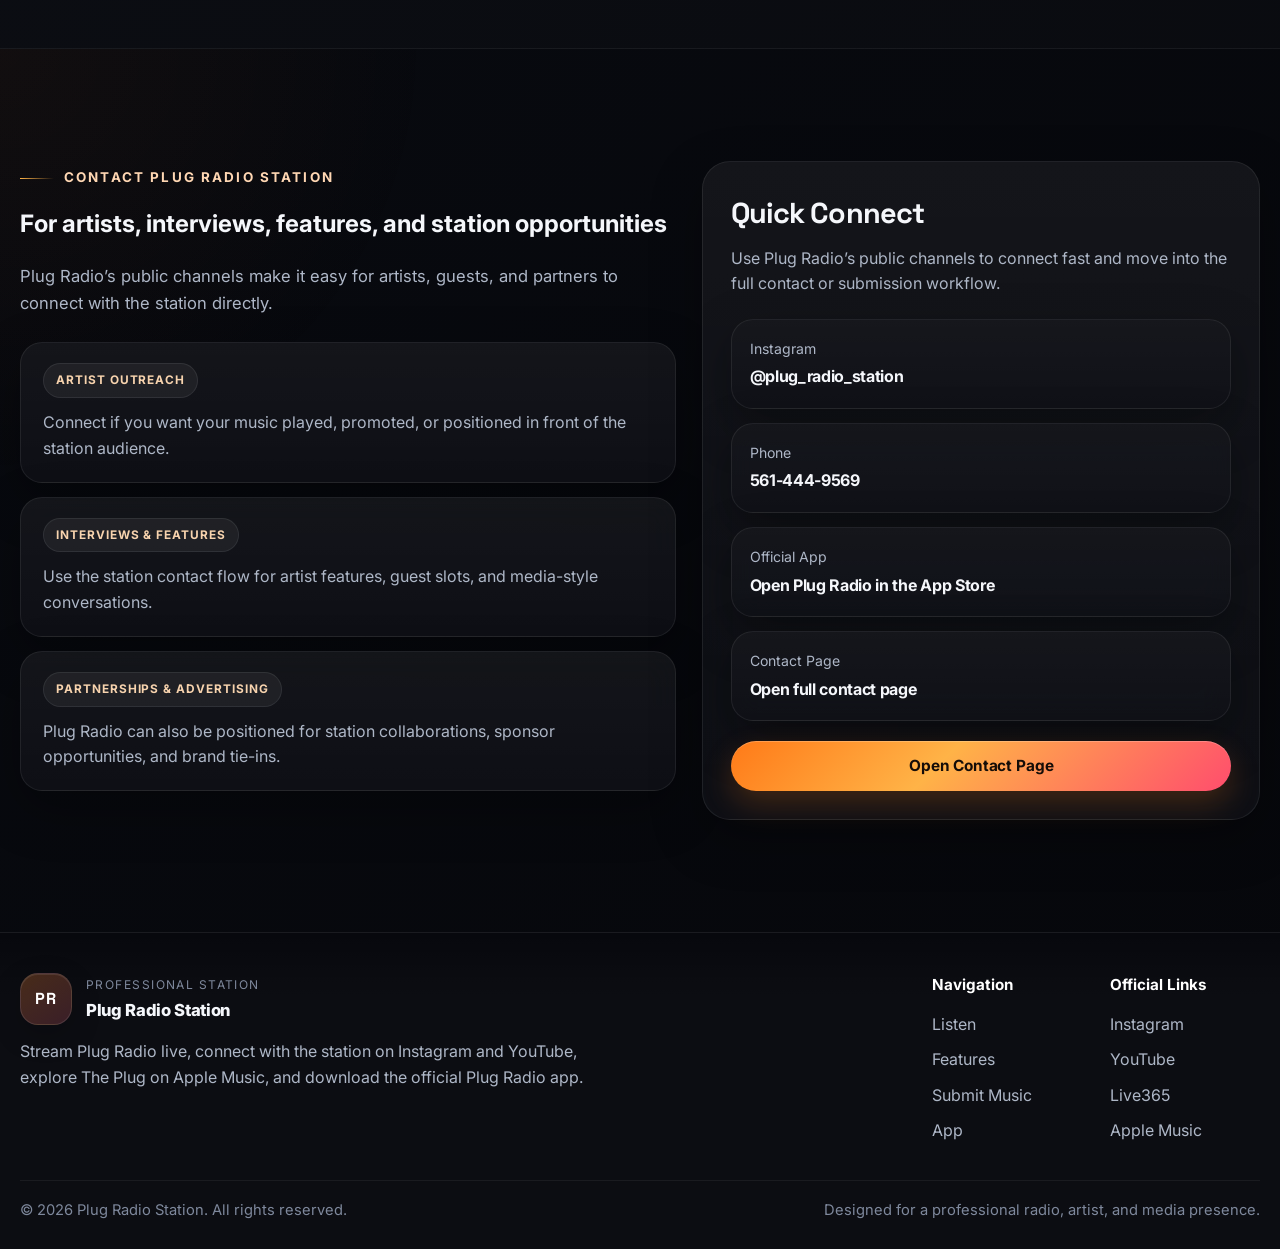
==== commit 80ffdc06: "fourth commit" ====
--- a/index.html
+++ b/index.html
@@ -8,7 +8,7 @@
     />
 
     <title>
-      Plug Radio Station | Live365 Radio, Artist Promotion, App, YouTube &
+      Plug Radio Station | Live365 Radio, Artist Promotion, App, YouTube &amp;
       Apple Music
     </title>
 
@@ -151,13 +151,8 @@
             >
               Follow Plug Radio
             </a>
-            <a
-              class="btn btn-primary"
-              href="https://live365.com/station/Plug-Radio-a37141"
-              target="_blank"
-              rel="noopener noreferrer"
-            >
-              Listen Live
+            <a class="btn btn-primary" href="#listen-player">
+              Play on Site
             </a>
           </div>
         </div>
@@ -186,8 +181,11 @@
             </p>
 
             <div class="hero-actions">
+              <a class="btn btn-primary btn-lg" href="#listen-player">
+                Play Live on Site
+              </a>
               <a
-                class="btn btn-primary btn-lg"
+                class="btn btn-outline btn-lg"
                 href="https://live365.com/station/Plug-Radio-a37141"
                 target="_blank"
                 rel="noopener noreferrer"
@@ -257,10 +255,10 @@
                 </article>
 
                 <article class="mini-card">
-                  <span class="mini-label">App Store</span>
-                  <h3>Plug Radio mobile app</h3>
+                  <span class="mini-label">Website Player</span>
+                  <h3>Play right on the homepage</h3>
                   <p>
-                    Download the free Plug Radio app for iPhone and iPad.
+                    Visitors can now press play and hear the station directly on the site.
                   </p>
                 </article>
 
@@ -306,11 +304,11 @@
         <div class="container">
           <div class="section-heading reveal">
             <p class="eyebrow">Listen Live</p>
-            <h2 id="listen-title">Stream Plug Radio through its official Live365 station</h2>
+            <h2 id="listen-title">Play Plug Radio directly from the homepage</h2>
             <p class="section-text">
-              Plug Radio describes itself as an urban station with a Top 40
-              twist. Its Live365 listing also places it across Hip-Hop/Rap,
-              Pop, Top 40, and Urban &amp; R&amp;B listening categories.
+              Visitors can now press play right on the website, while still
+              having the option to open the official Live365 station page in a
+              separate tab.
             </p>
           </div>
 
@@ -318,16 +316,44 @@
             <div class="listen-card reveal">
               <div class="card-topline">
                 <span class="signal-dot"></span>
-                <span>Official live stream access</span>
+                <span>Embedded website player</span>
               </div>
 
-              <h3>Plug Radio on Live365</h3>
+              <h3>Live Plug Radio Player</h3>
               <p class="card-copy">
-                Tap into the official Plug Radio station page to stream live and
-                stay connected to the station’s current rotation.
+                Press play below to hear Plug Radio live without leaving the website.
               </p>
 
-              <div class="hero-actions" style="margin: 26px 0 18px;">
+              <div
+                class="page-card"
+                id="listen-player"
+                style="padding: 18px; margin: 26px 0 20px;"
+              >
+                <span class="info-kicker">Website Player</span>
+                <h3 style="margin: 14px 0 10px;">Play Plug Radio right here</h3>
+                <p style="margin-bottom: 16px;">
+                  Use the embedded player below to listen directly from the homepage.
+                </p>
+
+                <!--
+                  Live365 supports embeddable player widgets for station websites.
+                  If your station dashboard gives you a different player snippet,
+                  replace this iframe with the exact code from:
+                  Live365 Dashboard → Listen → Embeds → Player
+                -->
+                <iframe
+                  title="Plug Radio Live365 Player"
+                  src="https://live365.com/embed/player.html?station=a37141&s=xl&m=dark"
+                  width="100%"
+                  height="320"
+                  frameborder="0"
+                  allow="autoplay"
+                  loading="lazy"
+                  style="border: 0; border-radius: 18px; overflow: hidden; background: #0b0f18;"
+                ></iframe>
+              </div>
+
+              <div class="hero-actions" style="margin: 12px 0 18px;">
                 <a
                   class="btn btn-primary"
                   href="https://live365.com/station/Plug-Radio-a37141"
@@ -406,7 +432,7 @@
               </p>
               <ul>
                 <li>Live365 streaming access</li>
-                <li>Urban + Top 40 blend</li>
+                <li>Website player on homepage</li>
                 <li>Built for repeat listening</li>
               </ul>
             </article>
--- a/style.css
+++ b/style.css
@@ -5,13 +5,14 @@
 ========================================= */
 
 :root {
-  --bg: #05060a;
+  --bg: #04050a;
   --bg-soft: #0a0d14;
-  --bg-elevated: #10141d;
-  --bg-deep: #07090f;
-
-  --panel: rgba(15, 18, 28, 0.78);
-  --panel-strong: rgba(12, 15, 24, 0.9);
+  --bg-elevated: #111622;
+  --bg-deep: #06080e;
+  --bg-card: rgba(12, 15, 24, 0.84);
+
+  --panel: rgba(15, 18, 28, 0.8);
+  --panel-strong: rgba(12, 15, 24, 0.94);
   --panel-light: rgba(255, 255, 255, 0.04);
 
   --line: rgba(255, 255, 255, 0.09);
@@ -28,12 +29,16 @@
   --accent: #ff4d6d;
   --accent-2: #8b5cf6;
   --success: #2dd4bf;
-
-  --shadow-lg: 0 24px 80px rgba(0, 0, 0, 0.45);
-  --shadow-md: 0 16px 48px rgba(0, 0, 0, 0.28);
+  --warning: #fbbf24;
+
+  --shadow-lg: 0 28px 88px rgba(0, 0, 0, 0.48);
+  --shadow-md: 0 18px 52px rgba(0, 0, 0, 0.3);
   --shadow-sm: 0 10px 30px rgba(0, 0, 0, 0.18);
-
-  --radius-2xl: 34px;
+  --shadow-glow:
+    0 0 0 1px rgba(255, 255, 255, 0.02),
+    0 18px 45px rgba(0, 0, 0, 0.3);
+
+  --radius-2xl: 36px;
   --radius-xl: 28px;
   --radius-lg: 22px;
   --radius-md: 16px;
@@ -41,26 +46,34 @@
 
   --container: 1240px;
   --header-height: 92px;
-  --section-space: 110px;
+  --section-space: 112px;
 
   --gradient-main: linear-gradient(
     135deg,
     rgba(255, 122, 24, 1) 0%,
-    rgba(255, 179, 71, 1) 45%,
+    rgba(255, 179, 71, 1) 42%,
     rgba(255, 77, 109, 1) 100%
+  );
+
+  --gradient-main-soft: linear-gradient(
+    135deg,
+    rgba(255, 122, 24, 0.18) 0%,
+    rgba(255, 179, 71, 0.12) 42%,
+    rgba(255, 77, 109, 0.16) 100%
   );
 
   --gradient-border: linear-gradient(
     135deg,
     rgba(255, 179, 71, 0.55),
-    rgba(255, 77, 109, 0.38),
+    rgba(255, 77, 109, 0.4),
     rgba(139, 92, 246, 0.3)
   );
 
   --gradient-glow:
-    radial-gradient(circle at 20% 20%, rgba(255, 122, 24, 0.22), transparent 38%),
-    radial-gradient(circle at 80% 15%, rgba(139, 92, 246, 0.18), transparent 30%),
-    radial-gradient(circle at 50% 78%, rgba(255, 77, 109, 0.15), transparent 34%);
+    radial-gradient(circle at 18% 16%, rgba(255, 122, 24, 0.18), transparent 30%),
+    radial-gradient(circle at 80% 14%, rgba(139, 92, 246, 0.16), transparent 28%),
+    radial-gradient(circle at 55% 76%, rgba(255, 77, 109, 0.14), transparent 34%),
+    radial-gradient(circle at 70% 54%, rgba(45, 212, 191, 0.08), transparent 22%);
 
   --font-body:
     "Inter",
@@ -76,6 +89,10 @@
     sans-serif;
 }
 
+/* =========================
+   RESET / BASE
+========================= */
+
 *,
 *::before,
 *::after {
@@ -91,13 +108,14 @@
   min-width: 320px;
   font-family: var(--font-body);
   color: var(--text);
-  background:
-    linear-gradient(180deg, rgba(255, 255, 255, 0.015), transparent 18%),
-    linear-gradient(135deg, #07080d 0%, #0a0d14 40%, #07070b 100%);
   line-height: 1.6;
   overflow-x: hidden;
   text-rendering: optimizeLegibility;
   -webkit-font-smoothing: antialiased;
+  background:
+    linear-gradient(180deg, rgba(255, 255, 255, 0.015), transparent 18%),
+    radial-gradient(circle at top center, rgba(255, 255, 255, 0.025), transparent 26%),
+    linear-gradient(135deg, #05060b 0%, #0a0d14 42%, #06070b 100%);
 }
 
 body.nav-open {
@@ -110,8 +128,8 @@
 canvas,
 audio,
 iframe {
+  display: block;
   max-width: 100%;
-  display: block;
 }
 
 a {
@@ -144,11 +162,11 @@
   list-style: none;
 }
 
-p,
 h1,
 h2,
 h3,
-h4 {
+h4,
+p {
   margin-top: 0;
 }
 
@@ -166,8 +184,9 @@
 button:focus-visible,
 input:focus-visible,
 textarea:focus-visible,
-select:focus-visible {
-  outline: 2px solid rgba(255, 179, 71, 0.9);
+select:focus-visible,
+iframe:focus-visible {
+  outline: 2px solid rgba(255, 179, 71, 0.92);
   outline-offset: 3px;
 }
 
@@ -182,8 +201,8 @@
 ::-webkit-scrollbar-thumb {
   background: linear-gradient(
     180deg,
-    rgba(255, 122, 24, 0.8),
-    rgba(255, 77, 109, 0.7)
+    rgba(255, 122, 24, 0.82),
+    rgba(255, 77, 109, 0.72)
   );
   border-radius: 999px;
   border: 2px solid transparent;
@@ -191,6 +210,124 @@
 }
 
 /* =========================
+   KEYFRAMES
+========================= */
+
+@keyframes radioPulse {
+  0%,
+  100% {
+    transform: scaleY(0.72);
+    opacity: 0.72;
+  }
+  50% {
+    transform: scaleY(1.08);
+    opacity: 1;
+  }
+}
+
+@keyframes glowBreath {
+  0%,
+  100% {
+    box-shadow:
+      0 0 0 0 rgba(255, 122, 24, 0.18),
+      0 10px 30px rgba(0, 0, 0, 0.18);
+  }
+  50% {
+    box-shadow:
+      0 0 0 10px rgba(255, 122, 24, 0),
+      0 18px 40px rgba(0, 0, 0, 0.28);
+  }
+}
+
+@keyframes liveBlink {
+  0%,
+  100% {
+    opacity: 1;
+    transform: scale(1);
+  }
+  45% {
+    opacity: 0.72;
+    transform: scale(0.92);
+  }
+}
+
+@keyframes orbFloatLeft {
+  0%,
+  100% {
+    transform: translate3d(0, 0, 0) scale(1);
+  }
+  50% {
+    transform: translate3d(34px, -18px, 0) scale(1.06);
+  }
+}
+
+@keyframes orbFloatRight {
+  0%,
+  100% {
+    transform: translate3d(0, 0, 0) scale(1);
+  }
+  50% {
+    transform: translate3d(-34px, 22px, 0) scale(1.08);
+  }
+}
+
+@keyframes floatCardA {
+  0%,
+  100% {
+    transform: translateY(0px);
+  }
+  50% {
+    transform: translateY(-10px);
+  }
+}
+
+@keyframes floatCardB {
+  0%,
+  100% {
+    transform: translateY(0px);
+  }
+  50% {
+    transform: translateY(12px);
+  }
+}
+
+@keyframes heroPanelGlow {
+  0%,
+  100% {
+    box-shadow:
+      0 0 0 1px rgba(255, 255, 255, 0.02),
+      0 28px 88px rgba(0, 0, 0, 0.48);
+  }
+  50% {
+    box-shadow:
+      0 0 0 1px rgba(255, 179, 71, 0.08),
+      0 28px 88px rgba(0, 0, 0, 0.48),
+      0 0 80px rgba(255, 122, 24, 0.08);
+  }
+}
+
+@keyframes shineSweep {
+  0% {
+    transform: translateX(-135%) skewX(-18deg);
+  }
+  100% {
+    transform: translateX(155%) skewX(-18deg);
+  }
+}
+
+@keyframes badgePulse {
+  0%,
+  100% {
+    transform: translateY(0);
+    box-shadow: 0 0 0 0 rgba(45, 212, 191, 0.18);
+  }
+  50% {
+    transform: translateY(-2px);
+    box-shadow: 0 0 0 10px rgba(45, 212, 191, 0);
+  }
+}
+
+/* =========================
    BACKGROUND EFFECTS
 ========================= */
 
@@ -198,10 +335,37 @@
   position: fixed;
   inset: 0;
   z-index: -2;
+  pointer-events: none;
   background:
     var(--gradient-glow),
     linear-gradient(180deg, rgba(255, 255, 255, 0.015), transparent 30%);
-  pointer-events: none;
+}
+
+.site-bg::before,
+.site-bg::after {
+  content: "";
+  position: absolute;
+  border-radius: 999px;
+  filter: blur(70px);
+  opacity: 0.35;
+}
+
+.site-bg::before {
+  width: 360px;
+  height: 360px;
+  left: -80px;
+  top: 120px;
+  background: rgba(255, 122, 24, 0.14);
+  animation: orbFloatLeft 14s ease-in-out infinite;
+}
+
+.site-bg::after {
+  width: 320px;
+  height: 320px;
+  right: -70px;
+  top: 220px;
+  background: rgba(139, 92, 246, 0.12);
+  animation: orbFloatRight 16s ease-in-out infinite;
 }
 
 .site-noise {
@@ -218,7 +382,7 @@
 }
 
 /* =========================
-   BASE LAYOUT
+   LAYOUT
 ========================= */
 
 .container {
@@ -242,8 +406,9 @@
   position: absolute;
   inset: 0;
   pointer-events: none;
-  background: radial-gradient(circle at top left, rgba(255, 122, 24, 0.05), transparent 28%);
-  opacity: 0.75;
+  opacity: 0.85;
+  background:
+    radial-gradient(circle at top left, rgba(255, 122, 24, 0.05), transparent 28%);
 }
 
 .section-dark {
@@ -257,16 +422,16 @@
 .section-heading {
   position: relative;
   z-index: 1;
-  max-width: 760px;
-  margin-bottom: 42px;
+  max-width: 780px;
+  margin-bottom: 44px;
 }
 
 .section-heading h2 {
   margin-bottom: 14px;
   font-family: var(--font-display);
-  font-size: clamp(2rem, 4.2vw, 3.6rem);
-  line-height: 1.05;
-  letter-spacing: -0.03em;
+  font-size: clamp(2rem, 4.2vw, 3.8rem);
+  line-height: 1.04;
+  letter-spacing: -0.035em;
 }
 
 .section-text {
@@ -289,14 +454,14 @@
 .page-hero-copy h1 {
   margin-bottom: 18px;
   font-family: var(--font-display);
-  font-size: clamp(2.5rem, 5vw, 4.8rem);
+  font-size: clamp(2.5rem, 5vw, 4.9rem);
   line-height: 0.98;
   letter-spacing: -0.045em;
   max-width: 12ch;
 }
 
 .page-hero-copy p {
-  max-width: 62ch;
+  max-width: 64ch;
   color: var(--muted);
   font-size: 1.06rem;
 }
@@ -358,7 +523,7 @@
 }
 
 .site-header.is-scrolled {
-  background: rgba(7, 9, 14, 0.9);
+  background: rgba(7, 9, 14, 0.92);
   border-bottom-color: rgba(255, 255, 255, 0.08);
   box-shadow: 0 18px 40px rgba(0, 0, 0, 0.28);
 }
@@ -404,11 +569,12 @@
 .topbar-links a {
   color: var(--muted);
   font-size: 0.88rem;
-  transition: color 0.2s ease;
+  transition: color 0.2s ease, transform 0.2s ease;
 }
 
 .topbar-links a:hover {
   color: #fff;
+  transform: translateY(-1px);
 }
 
 .nav-wrap {
@@ -443,6 +609,7 @@
   box-shadow:
     inset 0 1px 0 rgba(255, 255, 255, 0.09),
     var(--shadow-sm);
+  animation: glowBreath 4.2s ease-in-out infinite;
 }
 
 .brand-copy {
@@ -588,15 +755,34 @@
   letter-spacing: -0.01em;
   transition:
     transform 0.2s ease,
-    box-shadow 0.2s ease,
-    border-color 0.2s ease,
-    background 0.2s ease,
-    color 0.2s ease;
+    box-shadow 0.24s ease,
+    border-color 0.24s ease,
+    background 0.24s ease,
+    color 0.24s ease,
+    filter 0.24s ease;
   will-change: transform;
+  overflow: hidden;
+}
+
+.btn::before {
+  content: "";
+  position: absolute;
+  inset: 0;
+  transform: translateX(-110%);
+  background: linear-gradient(
+    120deg,
+    transparent 0%,
+    rgba(255, 255, 255, 0.09) 50%,
+    transparent 100%
+  );
+}
+
+.btn:hover::before {
+  animation: shineSweep 0.8s ease forwards;
 }
 
 .btn:hover {
-  transform: translateY(-2px);
+  transform: translateY(-3px);
 }
 
 .btn:active {
@@ -609,12 +795,15 @@
   box-shadow:
     0 12px 30px rgba(255, 122, 24, 0.22),
     inset 0 1px 0 rgba(255, 255, 255, 0.22);
+  animation: glowBreath 3.8s ease-in-out infinite;
 }
 
 .btn-primary:hover {
   box-shadow:
-    0 16px 38px rgba(255, 122, 24, 0.3),
+    0 18px 42px rgba(255, 122, 24, 0.34),
+    0 0 24px rgba(255, 122, 24, 0.16),
     inset 0 1px 0 rgba(255, 255, 255, 0.22);
+  filter: saturate(1.04);
 }
 
 .btn-outline {
@@ -627,6 +816,9 @@
 .btn-outline:hover {
   border-color: rgba(255, 255, 255, 0.22);
   background: rgba(255, 255, 255, 0.055);
+  box-shadow:
+    0 12px 28px rgba(0, 0, 0, 0.22),
+    0 0 0 1px rgba(255, 255, 255, 0.02);
 }
 
 .btn-lg {
@@ -641,11 +833,12 @@
 .text-link {
   color: #ffd5b0;
   font-weight: 700;
-  transition: color 0.2s ease;
+  transition: color 0.2s ease, transform 0.2s ease;
 }
 
 .text-link:hover {
   color: #fff;
+  transform: translateX(2px);
 }
 
 .panel-kicker,
@@ -657,7 +850,10 @@
 .show-badge,
 .app-chip,
 .stat-label,
-.timeline-label {
+.timeline-label,
+.genre-pill,
+.platform-pill,
+.live-meta-chip {
   display: inline-flex;
   align-items: center;
   width: fit-content;
@@ -685,6 +881,7 @@
   font-weight: 800;
   letter-spacing: 0.1em;
   text-transform: uppercase;
+  animation: badgePulse 2.4s ease-in-out infinite;
 }
 
 .live-pill::before {
@@ -694,6 +891,227 @@
   border-radius: 999px;
   background: var(--success);
   box-shadow: 0 0 14px rgba(45, 212, 191, 0.6);
+  animation: liveBlink 1.6s ease-in-out infinite;
+}
+
+/* =========================
+   ELITE RADIO UTILITIES
+========================= */
+
+.station-ticker,
+.platform-strip,
+.genre-strip,
+.live-meta-row,
+.station-badges,
+.audio-stats,
+.platform-grid,
+.station-metrics {
+  display: flex;
+  flex-wrap: wrap;
+  gap: 12px;
+}
+
+.station-ticker {
+  position: relative;
+  align-items: center;
+  padding: 14px 18px;
+  border-radius: 999px;
+  border: 1px solid rgba(255, 255, 255, 0.08);
+  background:
+    linear-gradient(180deg, rgba(255, 255, 255, 0.04), rgba(255, 255, 255, 0.015)),
+    rgba(255, 255, 255, 0.02);
+  overflow: hidden;
+}
+
+.station-ticker::after {
+  content: "";
+  position: absolute;
+  inset: 0;
+  pointer-events: none;
+  background: linear-gradient(
+    120deg,
+    transparent 0%,
+    rgba(255, 255, 255, 0.06) 50%,
+    transparent 100%
+  );
+  animation: shineSweep 4.8s linear infinite;
+}
+
+.station-ticker span {
+  white-space: nowrap;
+  color: var(--text-soft);
+  font-size: 0.92rem;
+}
+
+.station-ticker .live-pill {
+  flex: 0 0 auto;
+}
+
+.genre-pill,
+.platform-pill,
+.live-meta-chip {
+  color: #fff0dc;
+  background: rgba(255, 255, 255, 0.035);
+}
+
+.station-metric {
+  min-width: 140px;
+  padding: 18px;
+  border-radius: 20px;
+  border: 1px solid rgba(255, 255, 255, 0.07);
+  background:
+    linear-gradient(180deg, rgba(255, 255, 255, 0.03), rgba(255, 255, 255, 0.015)),
+    rgba(255, 255, 255, 0.015);
+}
+
+.station-metric strong {
+  display: block;
+  margin-top: 8px;
+  font-family: var(--font-display);
+  font-size: 1.5rem;
+  letter-spacing: -0.03em;
+}
+
+.station-metric span {
+  color: var(--muted);
+  font-size: 0.92rem;
+}
+
+.equalizer-bars {
+  display: flex;
+  align-items: end;
+  gap: 8px;
+  height: 86px;
+}
+
+.equalizer-bars span {
+  width: 10px;
+  border-radius: 999px;
+  background: var(--gradient-main);
+  box-shadow: 0 0 18px rgba(255, 122, 24, 0.22);
+  animation: radioPulse 1.7s ease-in-out infinite;
+}
+
+.equalizer-bars span:nth-child(1) {
+  height: 28px;
+  animation-delay: 0s;
+}
+
+.equalizer-bars span:nth-child(2) {
+  height: 54px;
+  animation-delay: 0.14s;
+}
+
+.equalizer-bars span:nth-child(3) {
+  height: 38px;
+  animation-delay: 0.28s;
+}
+
+.equalizer-bars span:nth-child(4) {
+  height: 72px;
+  animation-delay: 0.42s;
+}
+
+.equalizer-bars span:nth-child(5) {
+  height: 46px;
+  animation-delay: 0.56s;
+}
+
+.equalizer-bars span:nth-child(6) {
+  height: 62px;
+  animation-delay: 0.7s;
+}
+
+.rank-badge,
+.app-rank,
+.live-badge {
+  display: inline-flex;
+  align-items: center;
+  gap: 8px;
+  width: fit-content;
+  padding: 10px 14px;
+  border-radius: 999px;
+  color: #fff;
+  font-size: 0.84rem;
+  font-weight: 700;
+  background:
+    linear-gradient(135deg, rgba(255, 122, 24, 0.18), rgba(255, 77, 109, 0.14)),
+    rgba(255, 255, 255, 0.04);
+  border: 1px solid rgba(255, 255, 255, 0.08);
+}
+
+.rank-badge::before,
+.app-rank::before,
+.live-badge::before {
+  content: "";
+  width: 9px;
+  height: 9px;
+  border-radius: 999px;
+  background: var(--success);
+  box-shadow: 0 0 12px rgba(45, 212, 191, 0.52);
+}
+
+.station-callout,
+.radio-note,
+.editorial-note {
+  padding: 18px 20px;
+  border-radius: 18px;
+  border: 1px solid rgba(255, 255, 255, 0.08);
+  background:
+    linear-gradient(180deg, rgba(255, 255, 255, 0.035), rgba(255, 255, 255, 0.015)),
+    rgba(255, 255, 255, 0.02);
+}
+
+.station-callout strong,
+.radio-note strong,
+.editorial-note strong {
+  display: block;
+  margin-bottom: 8px;
+}
+
+.station-quote {
+  position: relative;
+  padding: 24px 24px 24px 72px;
+  border-radius: 24px;
+  background:
+    linear-gradient(180deg, rgba(255, 255, 255, 0.04), rgba(255, 255, 255, 0.015)),
+    rgba(255, 255, 255, 0.02);
+  border: 1px solid rgba(255, 255, 255, 0.08);
+}
+
+.station-quote::before {
+  content: "“";
+  position: absolute;
+  left: 22px;
+  top: 10px;
+  font-family: var(--font-display);
+  font-size: 4rem;
+  line-height: 1;
+  color: rgba(255, 179, 71, 0.4);
+}
+
+.station-quote p {
+  color: var(--text-soft);
+  font-size: 1rem;
+}
+
+.station-quote span {
+  display: inline-block;
+  margin-top: 10px;
+  color: var(--muted);
+  font-size: 0.9rem;
+}
+
+.radio-divider {
+  height: 1px;
+  border: 0;
+  background: linear-gradient(
+    90deg,
+    transparent,
+    rgba(255, 255, 255, 0.16),
+    transparent
+  );
+  margin: 0;
 }
 
 /* =========================
@@ -720,7 +1138,12 @@
 .proof-card,
 .mini-card,
 .quick-link,
-.contact-item {
+.contact-item,
+.station-metric,
+.station-callout,
+.radio-note,
+.editorial-note,
+.station-quote {
   position: relative;
   background:
     linear-gradient(180deg, rgba(255, 255, 255, 0.045), rgba(255, 255, 255, 0.018)),
@@ -728,6 +1151,34 @@
   border: 1px solid rgba(255, 255, 255, 0.075);
   box-shadow: var(--shadow-md);
   backdrop-filter: blur(15px);
+}
+
+.listen-card::before,
+.info-card::before,
+.submit-form-card::before,
+.contact-card::before,
+.social-card::before,
+.show-card::before,
+.benefit-card::before,
+.page-card::before,
+.content-card::before,
+.stat-card::before,
+.detail-card::before,
+.list-card::before,
+.cta-band::before,
+.schedule-card::before,
+.timeline-item::before,
+.form-shell::before,
+.proof-card::before,
+.mini-card::before,
+.quick-link::before,
+.contact-item::before,
+.station-metric::before,
+.station-callout::before,
+.radio-note::before,
+.editorial-note::before,
+.station-quote::before {
+  pointer-events: none;
 }
 
 .listen-card,
@@ -752,7 +1203,12 @@
 .proof-card,
 .mini-card,
 .quick-link,
-.contact-item {
+.contact-item,
+.station-metric,
+.station-callout,
+.radio-note,
+.editorial-note,
+.station-quote {
   border-radius: 22px;
 }
 
@@ -806,12 +1262,19 @@
 .schedule-card,
 .cta-band,
 .submit-form-card,
-.form-shell {
+.form-shell,
+.station-metric,
+.station-callout,
+.radio-note,
+.editorial-note,
+.station-quote,
+.proof-card,
+.mini-card {
   transition:
-    transform 0.24s ease,
-    border-color 0.24s ease,
-    box-shadow 0.24s ease,
-    background 0.24s ease;
+    transform 0.26s ease,
+    border-color 0.26s ease,
+    box-shadow 0.26s ease,
+    background 0.26s ease;
 }
 
 .show-card:hover,
@@ -827,12 +1290,20 @@
 .schedule-card:hover,
 .cta-band:hover,
 .submit-form-card:hover,
-.form-shell:hover {
-  transform: translateY(-4px);
+.form-shell:hover,
+.station-metric:hover,
+.station-callout:hover,
+.radio-note:hover,
+.editorial-note:hover,
+.station-quote:hover,
+.proof-card:hover,
+.mini-card:hover {
+  transform: translateY(-6px);
   border-color: rgba(255, 255, 255, 0.12);
   box-shadow:
-    0 22px 50px rgba(0, 0, 0, 0.34),
-    0 0 0 1px rgba(255, 255, 255, 0.02);
+    0 24px 56px rgba(0, 0, 0, 0.34),
+    0 0 0 1px rgba(255, 255, 255, 0.02),
+    0 0 24px rgba(255, 122, 24, 0.04);
 }
 
 /* =========================
@@ -853,7 +1324,7 @@
 .hero-copy h1 {
   margin-bottom: 18px;
   font-family: var(--font-display);
-  font-size: clamp(2.8rem, 5.6vw, 5.7rem);
+  font-size: clamp(2.8rem, 5.6vw, 5.8rem);
   line-height: 0.96;
   letter-spacing: -0.05em;
   max-width: 12ch;
@@ -906,9 +1377,12 @@
 .hero-main-panel {
   position: relative;
   z-index: 2;
+  animation: heroPanelGlow 5.5s ease-in-out infinite;
 }
 
 .hero-panel {
+  position: relative;
+  overflow: hidden;
   padding: 28px;
   border-radius: 30px;
   background:
@@ -917,6 +1391,24 @@
   border: 1px solid rgba(255, 255, 255, 0.09);
   box-shadow: var(--shadow-lg);
   backdrop-filter: blur(18px);
+}
+
+.hero-panel::after {
+  content: "";
+  position: absolute;
+  top: -20%;
+  left: -35%;
+  width: 42%;
+  height: 140%;
+  background: linear-gradient(
+    120deg,
+    transparent 0%,
+    rgba(255, 255, 255, 0.06) 50%,
+    transparent 100%
+  );
+  transform: skewX(-18deg);
+  animation: shineSweep 6.5s linear infinite;
+  pointer-events: none;
 }
 
 .panel-head {
@@ -987,11 +1479,13 @@
 .floating-card-a {
   left: -26px;
   bottom: 76px;
+  animation: floatCardA 5.6s ease-in-out infinite;
 }
 
 .floating-card-b {
   right: -20px;
   top: 46px;
+  animation: floatCardB 6.4s ease-in-out infinite;
 }
 
 /* =========================
@@ -1044,7 +1538,8 @@
   border-color: rgba(45, 212, 191, 0.24);
   box-shadow:
     0 0 0 1px rgba(45, 212, 191, 0.05),
-    0 20px 48px rgba(0, 0, 0, 0.3);
+    0 20px 48px rgba(0, 0, 0, 0.3),
+    0 0 36px rgba(45, 212, 191, 0.08);
 }
 
 .listen-actions {
@@ -1179,6 +1674,7 @@
   background: var(--gradient-main);
   color: #160d07;
   box-shadow: 0 10px 28px rgba(255, 122, 24, 0.2);
+  animation: glowBreath 4.2s ease-in-out infinite;
 }
 
 .step-card h3 {
@@ -1246,11 +1742,20 @@
   transition:
     border-color 0.2s ease,
     box-shadow 0.2s ease,
-    background 0.2s ease;
+    background 0.2s ease,
+    transform 0.2s ease;
 }
 
 .field select {
   appearance: none;
+  background-image:
+    linear-gradient(45deg, transparent 50%, rgba(255, 255, 255, 0.7) 50%),
+    linear-gradient(135deg, rgba(255, 255, 255, 0.7) 50%, transparent 50%);
+  background-position:
+    calc(100% - 22px) calc(50% - 3px),
+    calc(100% - 16px) calc(50% - 3px);
+  background-size: 6px 6px, 6px 6px;
+  background-repeat: no-repeat;
 }
 
 .field textarea {
@@ -1266,6 +1771,7 @@
 .field input:focus,
 .field textarea:focus,
 .field select:focus {
+  transform: translateY(-1px);
   border-color: rgba(255, 179, 71, 0.7);
   background: rgba(255, 255, 255, 0.05);
   box-shadow:
@@ -1300,6 +1806,7 @@
     rgba(8, 10, 16, 0.95);
   border: 1px solid rgba(255, 255, 255, 0.11);
   box-shadow: var(--shadow-lg);
+  animation: floatCardA 7.2s ease-in-out infinite;
 }
 
 .app-device::before {
@@ -1641,11 +2148,12 @@
   display: block;
   margin-bottom: 10px;
   color: var(--muted);
-  transition: color 0.2s ease;
+  transition: color 0.2s ease, transform 0.2s ease;
 }
 
 .footer-links a:hover {
   color: #fff;
+  transform: translateX(2px);
 }
 
 .footer-bottom {
@@ -1759,7 +2267,7 @@
     border-radius: 22px;
     background:
       linear-gradient(180deg, rgba(255, 255, 255, 0.045), rgba(255, 255, 255, 0.015)),
-      rgba(10, 12, 18, 0.9);
+      rgba(10, 12, 18, 0.92);
     border: 1px solid rgba(255, 255, 255, 0.08);
   }
 
@@ -1824,7 +2332,15 @@
   .hero-actions,
   .listen-actions,
   .store-buttons,
-  .cta-band-actions {
+  .cta-band-actions,
+  .station-ticker,
+  .platform-strip,
+  .genre-strip,
+  .live-meta-row,
+  .station-badges,
+  .audio-stats,
+  .platform-grid,
+  .station-metrics {
     flex-direction: column;
     align-items: stretch;
   }
@@ -1877,6 +2393,18 @@
     flex-direction: column;
     align-items: flex-start;
   }
+
+  .station-quote {
+    padding-left: 24px;
+  }
+
+  .station-quote::before {
+    display: none;
+  }
+
+  .equalizer-bars {
+    height: 64px;
+  }
 }
 
 @media (max-width: 520px) {
@@ -1907,7 +2435,9 @@
   .content-card p,
   .detail-card p,
   .list-card p,
-  .timeline-item p {
+  .timeline-item p,
+  .station-metric span,
+  .station-quote p {
     font-size: 0.95rem;
   }
 
